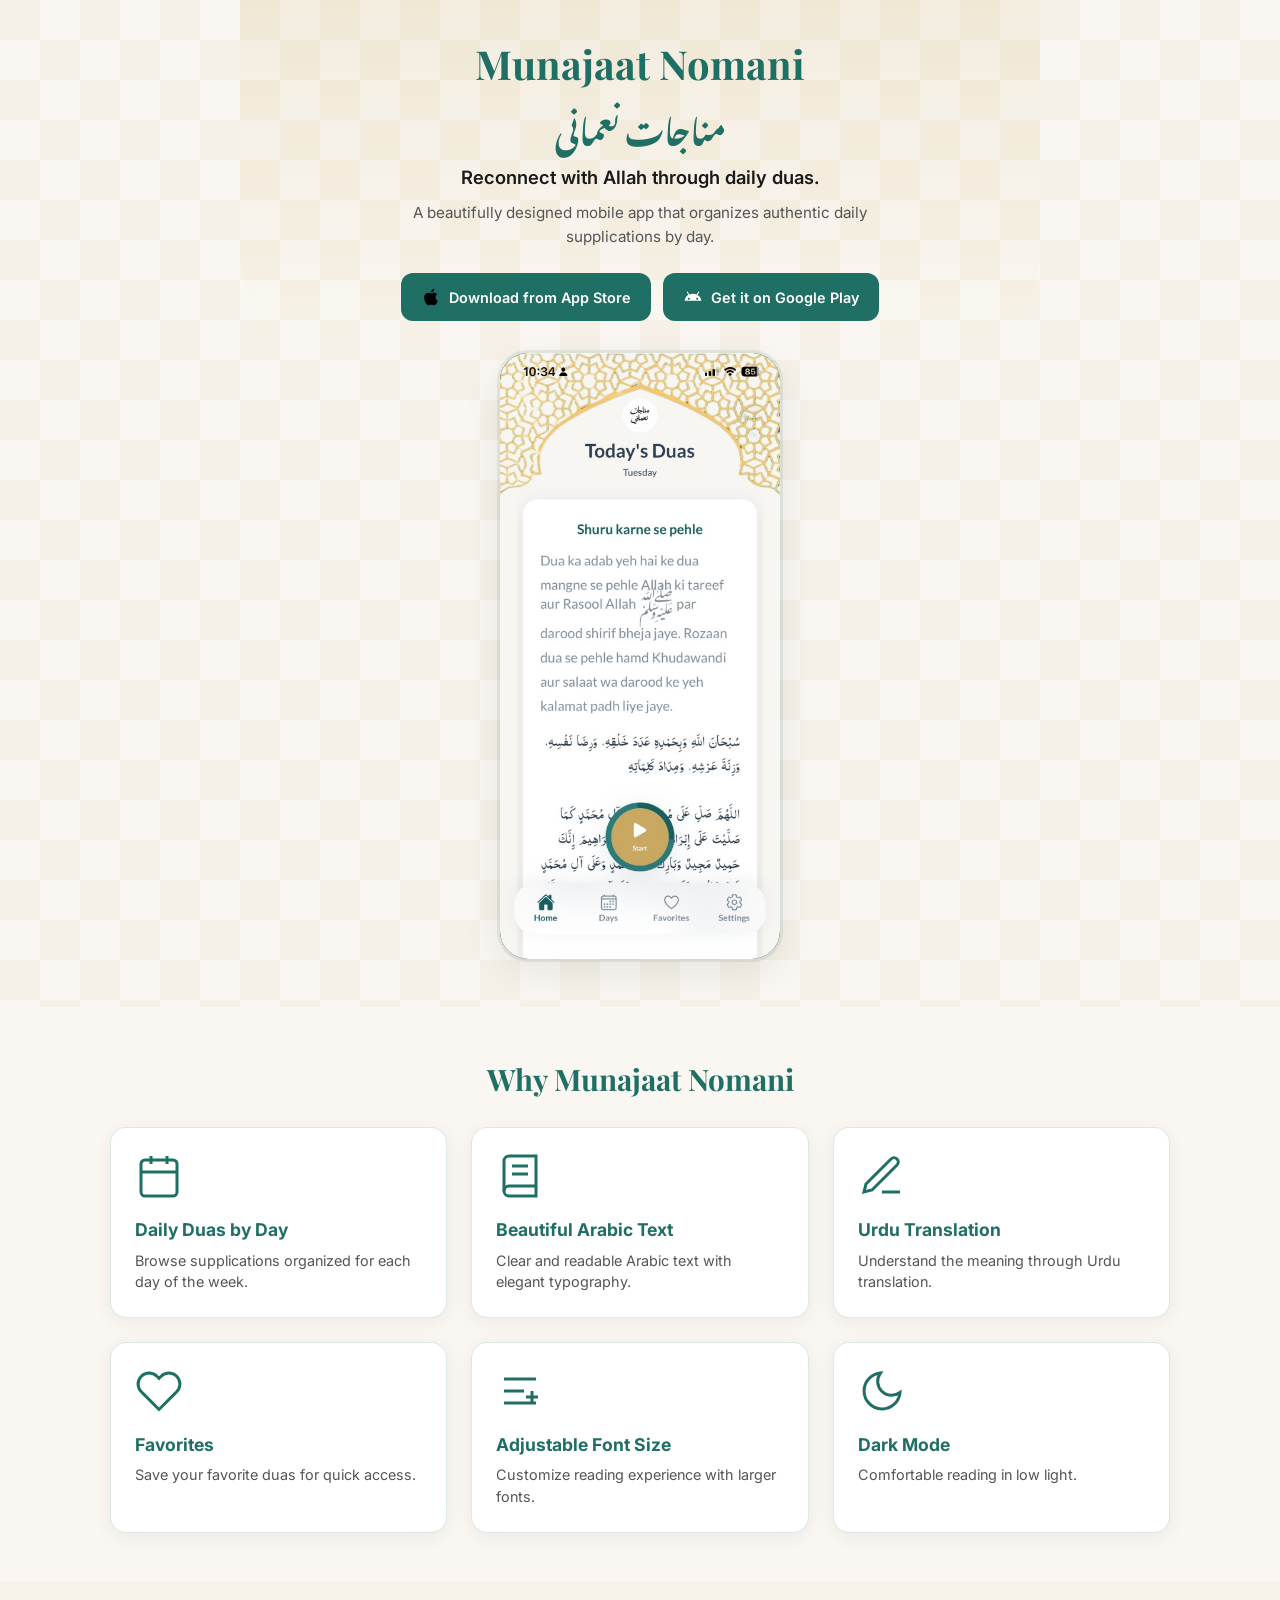
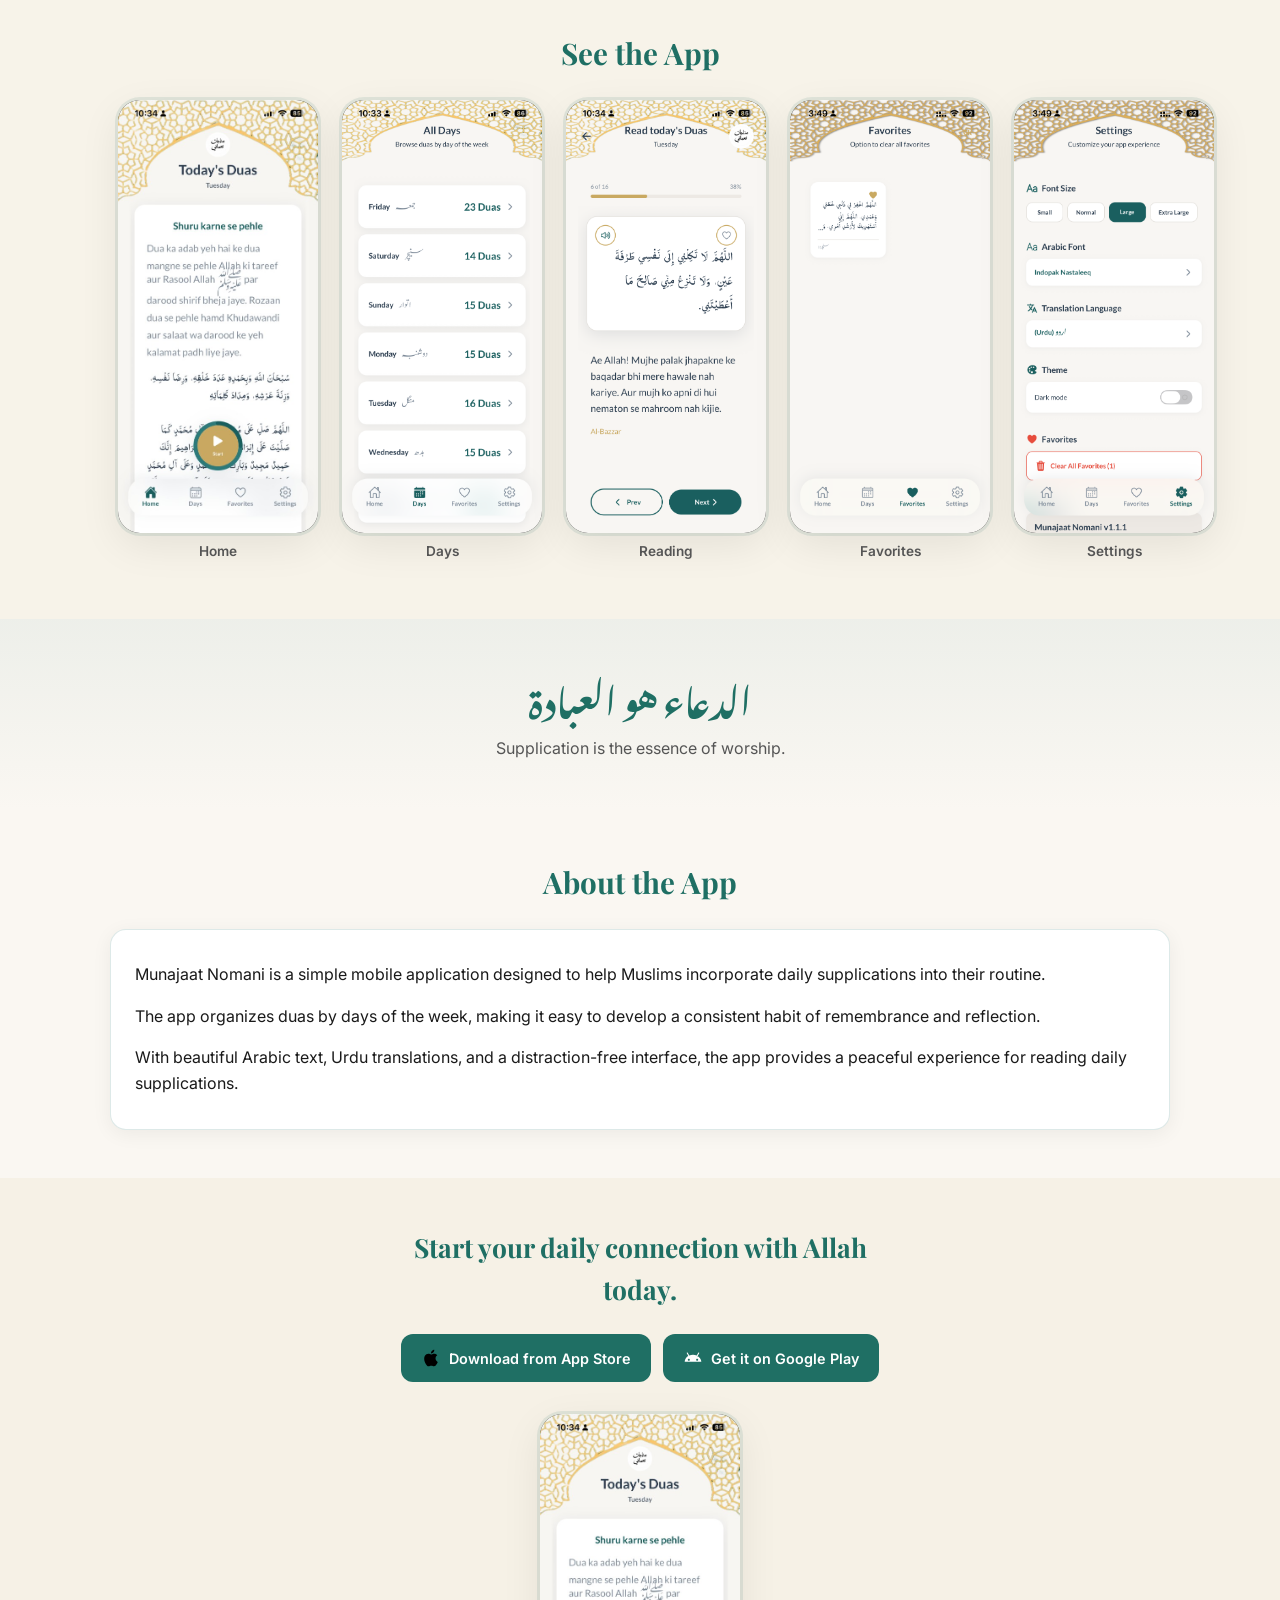
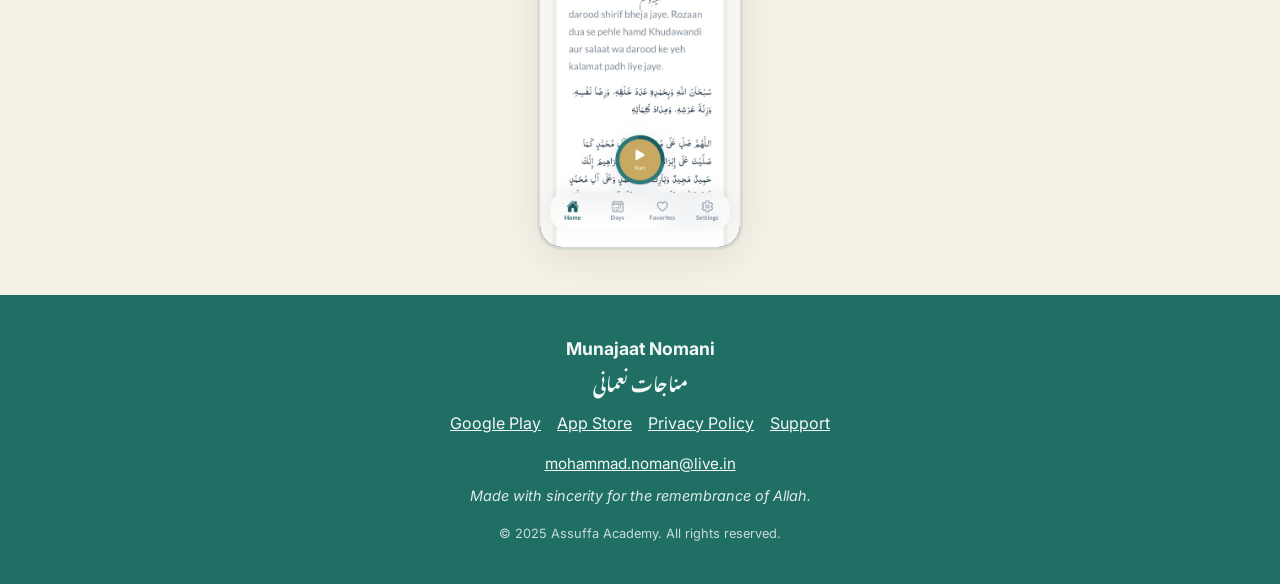
==== manajaat/index.html @ 50368e47 "added munajaat" ====
<!DOCTYPE html>
<html lang="en">
<head>
  <meta charset="UTF-8">
  <meta name="viewport" content="width=device-width, initial-scale=1.0">
  <title>Munajaat Nomani – Daily Supplications for Every Day</title>
  <meta name="description" content="A beautifully designed mobile app that organizes authentic daily supplications by day. Reconnect with Allah through daily duas. Download for iOS and Android.">
  <meta property="og:title" content="Munajaat Nomani – Daily Supplications">
  <meta property="og:description" content="Reconnect with Allah through daily duas. A simple, distraction-free app for Muslims.">
  <meta property="og:type" content="website">
  <meta name="twitter:card" content="summary_large_image">
  <meta name="twitter:title" content="Munajaat Nomani – Daily Supplications">
  <meta name="twitter:description" content="Reconnect with Allah through daily duas. Download the app.">
  <link rel="preconnect" href="https://fonts.googleapis.com">
  <link rel="preconnect" href="https://fonts.gstatic.com" crossorigin>
  <link href="https://fonts.googleapis.com/css2?family=Inter:wght@400;500;600;700&family=Noto+Nastaliq+Urdu:wght@400;700&family=Playfair+Display:wght@600;700&display=swap" rel="stylesheet">
  <link rel="stylesheet" href="styles.css">
</head>
<body>
  <header class="hero" id="hero">
    <div class="hero__pattern" aria-hidden="true"></div>
    <div class="hero__arch" aria-hidden="true"></div>
    <div class="hero__inner">
      <h1 class="hero__title">
        <span class="hero__title-en">Munajaat Nomani</span>
        <span class="hero__title-urdu" lang="ur">مناجات نعمانی</span>
      </h1>
      <p class="hero__tagline">Reconnect with Allah through daily duas.</p>
      <p class="hero__desc">A beautifully designed mobile app that organizes authentic daily supplications by day.</p>
      <div class="hero__cta">
        <a href="https://apps.apple.com/in/app/munajaat-nomani/id6759190231" class="btn btn--store btn--apple" target="_blank" rel="noopener">Download from App Store</a>
        <a href="https://play.google.com/store/apps/details?id=com.nomani.munajaat" class="btn btn--store btn--google" target="_blank" rel="noopener">Get it on Google Play</a>
      </div>
      <div class="hero__phone">
        <div class="phone-mockup">
          <img src="images/home.png" alt="Munajaat Nomani app home screen showing Today's Duas" width="280" height="568">
        </div>
      </div>
    </div>
  </header>

  <main>
    <section class="features" id="features">
      <div class="container">
        <h2 class="section-title">Why Munajaat Nomani</h2>
        <div class="features__grid">
          <article class="feature-card">
            <div class="feature-card__icon">
              <svg xmlns="http://www.w3.org/2000/svg" viewBox="0 0 24 24" fill="none" stroke="currentColor" stroke-width="1.5"><path d="M8 2v4M16 2v4M3 10h18M5 4h14a2 2 0 0 1 2 2v14a2 2 0 0 1-2 2H5a2 2 0 0 1-2-2V6a2 2 0 0 1 2-2z"/><path d="M8 14h.01M12 14h.01M16 14h.01M8 18h.01M12 18h.01M16 18h.01"/></svg>
            </div>
            <h3 class="feature-card__title">Daily Duas by Day</h3>
            <p class="feature-card__text">Browse supplications organized for each day of the week.</p>
          </article>
          <article class="feature-card">
            <div class="feature-card__icon">
              <svg xmlns="http://www.w3.org/2000/svg" viewBox="0 0 24 24" fill="none" stroke="currentColor" stroke-width="1.5"><path d="M4 19.5A2.5 2.5 0 0 1 6.5 17H20"/><path d="M6.5 2H20v20H6.5A2.5 2.5 0 0 1 4 19.5v-15A2.5 2.5 0 0 1 6.5 2z"/><path d="M8 7h8M8 11h8"/></svg>
            </div>
            <h3 class="feature-card__title">Beautiful Arabic Text</h3>
            <p class="feature-card__text">Clear and readable Arabic text with elegant typography.</p>
          </article>
          <article class="feature-card">
            <div class="feature-card__icon">
              <svg xmlns="http://www.w3.org/2000/svg" viewBox="0 0 24 24" fill="none" stroke="currentColor" stroke-width="1.5"><path d="M12 20h9"/><path d="M16.5 3.5a2.12 2.12 0 0 1 3 3L7 19l-4 1 1-4L16.5 3.5z"/></svg>
            </div>
            <h3 class="feature-card__title">Urdu Translation</h3>
            <p class="feature-card__text">Understand the meaning through Urdu translation.</p>
          </article>
          <article class="feature-card">
            <div class="feature-card__icon">
              <svg xmlns="http://www.w3.org/2000/svg" viewBox="0 0 24 24" fill="none" stroke="currentColor" stroke-width="1.5"><path d="M20.84 4.61a5.5 5.5 0 0 0-7.78 0L12 5.67l-1.06-1.06a5.5 5.5 0 0 0-7.78 7.78l1.06 1.06L12 21.23l7.78-7.78 1.06-1.06a5.5 5.5 0 0 0 0-7.78z"/></svg>
            </div>
            <h3 class="feature-card__title">Favorites</h3>
            <p class="feature-card__text">Save your favorite duas for quick access.</p>
          </article>
          <article class="feature-card">
            <div class="feature-card__icon">
              <svg xmlns="http://www.w3.org/2000/svg" viewBox="0 0 24 24" fill="none" stroke="currentColor" stroke-width="1.5"><path d="M4 6h16M4 12h10M4 18h16"/><path d="M18 12v6M15 15h6"/></svg>
            </div>
            <h3 class="feature-card__title">Adjustable Font Size</h3>
            <p class="feature-card__text">Customize reading experience with larger fonts.</p>
          </article>
          <article class="feature-card">
            <div class="feature-card__icon">
              <svg xmlns="http://www.w3.org/2000/svg" viewBox="0 0 24 24" fill="none" stroke="currentColor" stroke-width="1.5"><path d="M21 12.79A9 9 0 1 1 11.21 3 7 7 0 0 0 21 12.79z"/></svg>
            </div>
            <h3 class="feature-card__title">Dark Mode</h3>
            <p class="feature-card__text">Comfortable reading in low light.</p>
          </article>
        </div>
      </div>
    </section>

    <section class="screenshots" id="screenshots">
      <div class="container">
        <h2 class="section-title">See the App</h2>
        <div class="screenshots__scroll">
          <div class="screenshots__grid">
            <figure class="screenshot-item">
              <div class="phone-mockup phone-mockup--small">
                <img src="images/home.png" alt="Home screen" width="280" height="568">
              </div>
              <figcaption>Home</figcaption>
            </figure>
            <figure class="screenshot-item">
              <div class="phone-mockup phone-mockup--small">
                <img src="images/days.PNG" alt="Days list" width="280" height="568">
              </div>
              <figcaption>Days</figcaption>
            </figure>
            <figure class="screenshot-item">
              <div class="phone-mockup phone-mockup--small">
                <img src="images/dua-reading.PNG" alt="Dua reading screen" width="280" height="568">
              </div>
              <figcaption>Reading</figcaption>
            </figure>
            <figure class="screenshot-item">
              <div class="phone-mockup phone-mockup--small">
                <img src="images/favorites.PNG" alt="Favorites" width="280" height="568">
              </div>
              <figcaption>Favorites</figcaption>
            </figure>
            <figure class="screenshot-item">
              <div class="phone-mockup phone-mockup--small">
                <img src="images/settings.PNG" alt="Settings" width="280" height="568">
              </div>
              <figcaption>Settings</figcaption>
            </figure>
          </div>
        </div>
      </div>
    </section>

    <section class="quote" id="quote">
      <div class="quote__inner">
        <blockquote class="quote__text" lang="ar">الدعاء هو العبادة</blockquote>
        <p class="quote__translation">Supplication is the essence of worship.</p>
      </div>
    </section>

    <section class="about" id="about">
      <div class="container">
        <h2 class="section-title">About the App</h2>
        <div class="about__card">
          <p>Munajaat Nomani is a simple mobile application designed to help Muslims incorporate daily supplications into their routine.</p>
          <p>The app organizes duas by days of the week, making it easy to develop a consistent habit of remembrance and reflection.</p>
          <p>With beautiful Arabic text, Urdu translations, and a distraction-free interface, the app provides a peaceful experience for reading daily supplications.</p>
        </div>
      </div>
    </section>

    <section class="cta" id="cta">
      <div class="container cta__container">
        <h2 class="cta__title">Start your daily connection with Allah today.</h2>
        <div class="cta__buttons">
          <a href="https://apps.apple.com/in/app/munajaat-nomani/id6759190231" class="btn btn--store btn--apple" target="_blank" rel="noopener">Download from App Store</a>
          <a href="https://play.google.com/store/apps/details?id=com.nomani.munajaat" class="btn btn--store btn--google" target="_blank" rel="noopener">Get it on Google Play</a>
        </div>
        <div class="cta__phone">
          <div class="phone-mockup phone-mockup--small">
            <img src="images/home.png" alt="Munajaat Nomani app" width="280" height="568">
          </div>
        </div>
      </div>
    </section>
  </main>

  <footer class="footer">
    <div class="container">
      <p class="footer__name"><span class="footer__name-en">Munajaat Nomani</span> <span class="footer__name-urdu" lang="ur">مناجات نعمانی</span></p>
      <nav class="footer__links">
        <a href="https://play.google.com/store/apps/details?id=com.nomani.munajaat" target="_blank" rel="noopener">Google Play</a>
        <a href="https://apps.apple.com/in/app/munajaat-nomani/id6759190231" target="_blank" rel="noopener">App Store</a>
        <a href="privacy-policy.html">Privacy Policy</a>
        <a href="support.html">Support</a>
      </nav>
      <p class="footer__contact"><a href="mailto:mohammad.noman@live.in">mohammad.noman@live.in</a></p>
      <p class="footer__tagline">Made with sincerity for the remembrance of Allah.</p>
      <p class="footer__copy">&copy; 2025 Assuffa Academy. All rights reserved.</p>
    </div>
  </footer>

  <script src="script.js"></script>
</body>
</html>
---- manajaat/styles.css ----
/* Munajaat Nomani – Landing Page Styles
   Mobile-first, Islamic aesthetic */

:root {
  --color-primary: #1F6F64;
  --color-primary-dark: #1a5f55;
  --color-accent: #C6A55C;
  --color-accent-light: #d4b87a;
  --color-bg: #FAF7F2;
  --color-bg-card: #FFFFFF;
  --color-text: #1A1A1A;
  --color-text-muted: #555;
  --color-border: rgba(31, 111, 100, 0.15);
  --font-sans: 'Inter', -apple-system, BlinkMacSystemFont, sans-serif;
  --font-heading: 'Playfair Display', Georgia, serif;
  --font-urdu: 'Noto Nastaliq Urdu', serif;
  --radius: 16px;
  --radius-sm: 12px;
  --shadow: 0 4px 20px rgba(0, 0, 0, 0.06);
  --shadow-lg: 0 12px 40px rgba(0, 0, 0, 0.08);
}

*,
*::before,
*::after {
  box-sizing: border-box;
  margin: 0;
  padding: 0;
}

html {
  scroll-behavior: smooth;
}

body {
  font-family: var(--font-sans);
  font-size: 1rem;
  line-height: 1.6;
  color: var(--color-text);
  background: var(--color-bg);
  -webkit-font-smoothing: antialiased;
}

img {
  max-width: 100%;
  height: auto;
  display: block;
}

a {
  color: var(--color-primary);
  text-decoration: none;
}

a:hover {
  text-decoration: underline;
}

.container {
  width: 100%;
  max-width: 1100px;
  margin: 0 auto;
  padding: 0 1.25rem;
}

/* ----- Hero ----- */
.hero {
  position: relative;
  min-height: 100vh;
  display: flex;
  align-items: center;
  justify-content: center;
  padding: 2rem 1.25rem 3rem;
  overflow: hidden;
}

.hero__pattern {
  position: absolute;
  inset: 0;
  background-color: var(--color-bg);
  background-image: url("data:image/svg+xml,%3Csvg xmlns='http://www.w3.org/2000/svg' width='80' height='80' viewBox='0 0 80 80'%3E%3Cpath fill='%23C6A55C' fill-opacity='0.08' d='M0 0h40v40H0V0zm40 40h40v40H40V40z'/%3E%3C/svg%3E");
  pointer-events: none;
}

.hero__arch {
  position: absolute;
  top: 0;
  left: 50%;
  transform: translateX(-50%);
  width: 140%;
  max-width: 800px;
  height: 55vh;
  background: linear-gradient(180deg, rgba(198, 165, 92, 0.12) 0%, transparent 70%);
  border-radius: 0 0 50% 50%;
  pointer-events: none;
}

.hero__inner {
  position: relative;
  z-index: 1;
  text-align: center;
  width: 100%;
  max-width: 520px;
}

.hero__title {
  margin-bottom: 0.75rem;
}

.hero__title-en {
  display: block;
  font-family: var(--font-heading);
  font-size: clamp(1.75rem, 5vw, 2.5rem);
  font-weight: 700;
  color: var(--color-primary);
}

.hero__title-urdu {
  display: block;
  font-family: var(--font-urdu);
  font-size: clamp(1.5rem, 4vw, 2rem);
  font-weight: 700;
  color: var(--color-primary);
  margin-top: 0.25rem;
}

.hero__tagline {
  font-size: 1.15rem;
  font-weight: 600;
  color: var(--color-text);
  margin-bottom: 0.5rem;
}

.hero__desc {
  font-size: 0.95rem;
  color: var(--color-text-muted);
  margin-bottom: 1.5rem;
}

.hero__cta {
  display: flex;
  flex-wrap: wrap;
  gap: 0.75rem;
  justify-content: center;
  margin-bottom: 2rem;
}

/* Buttons / Store badges */
.btn {
  display: inline-flex;
  align-items: center;
  justify-content: center;
  padding: 0.75rem 1.25rem;
  font-family: var(--font-sans);
  font-size: 0.9rem;
  font-weight: 600;
  border-radius: var(--radius-sm);
  border: none;
  cursor: pointer;
  transition: transform 0.2s, box-shadow 0.2s;
  text-decoration: none;
}

.btn:hover {
  text-decoration: none;
  transform: translateY(-2px);
  box-shadow: var(--shadow-lg);
}

.btn--store {
  color: #fff;
  background: var(--color-primary);
  min-height: 48px;
  min-width: 160px;
}

.btn--store:hover {
  background: var(--color-primary-dark);
}

.btn--apple::before {
  content: '';
  display: inline-block;
  width: 20px;
  height: 20px;
  margin-right: 0.5rem;
  background: url("data:image/svg+xml,%3Csvg xmlns='http://www.w3.org/2000/svg' viewBox='0 0 24 24' fill='currentColor'%3E%3Cpath d='M18.71 19.5c-.83 1.24-1.71 2.45-3.05 2.47-1.34.03-1.77-.79-3.29-.79-1.53 0-2 .77-3.27.82-1.31.05-2.3-1.32-3.14-2.53C4.25 17 2.94 12.45 4.7 9.39c.87-1.52 2.43-2.48 4.12-2.51 1.28-.02 2.5.87 3.29.87.78 0 2.26-1.07 3.81-.91.65.03 2.47.26 3.64 1.98-.09.06-2.17 1.28-2.15 3.81.03 3.02 2.65 4.03 2.68 4.04-.03.07-.42 1.44-1.38 2.83M13 3.5c.73-.83 1.94-1.46 2.94-1.5.13 1.17-.34 2.35-1.04 3.19-.69.85-1.83 1.51-2.95 1.42-.15-1.15.41-2.35 1.05-3.11z'/%3E%3C/svg%3E") no-repeat center;
  background-size: 20px;
}

.btn--google::before {
  content: '';
  display: inline-block;
  width: 20px;
  height: 20px;
  margin-right: 0.5rem;
  background: url("data:image/svg+xml,%3Csvg xmlns='http://www.w3.org/2000/svg' viewBox='0 0 24 24' fill='%23fff'%3E%3Cpath d='M17.6 9.48l1.84-3.18c.16-.31.04-.69-.26-.85-.29-.15-.65-.06-.83.22l-1.88 3.24a11.43 11.43 0 0 0-8.94 0L5.65 5.67c-.19-.28-.54-.37-.83-.22-.3.16-.42.54-.26.85l1.84 3.18C4.33 10.36 2 13.25 2 16.5h20c0-3.25-2.33-6.14-5.4-7.02zM7 15.25c-.69 0-1.25-.56-1.25-1.25S6.31 12.75 7 12.75s1.25.56 1.25 1.25S7.69 15.25 7 15.25zm10 0c-.69 0-1.25-.56-1.25-1.25s.56-1.25 1.25-1.25 1.25.56 1.25 1.25-.56 1.25-1.25 1.25z'/%3E%3C/svg%3E") no-repeat center;
  background-size: 20px;
}

.hero__phone {
  display: flex;
  justify-content: center;
}

/* Phone mockup */
.phone-mockup {
  width: 280px;
  border-radius: 28px;
  overflow: hidden;
  box-shadow: var(--shadow-lg), 0 0 0 3px rgba(31, 111, 100, 0.1);
  background: #111;
}

.phone-mockup img {
  width: 100%;
  height: auto;
  vertical-align: middle;
}

.phone-mockup--small {
  width: 200px;
  border-radius: 22px;
}

.phone-mockup--small img {
  width: 100%;
}

/* ----- Section titles ----- */
.section-title {
  font-family: var(--font-heading);
  font-size: clamp(1.5rem, 3vw, 1.85rem);
  font-weight: 700;
  color: var(--color-primary);
  text-align: center;
  margin-bottom: 1.5rem;
}

/* ----- Features ----- */
.features {
  padding: 3rem 0;
}

.features__grid {
  display: grid;
  grid-template-columns: 1fr;
  gap: 1.25rem;
}

.feature-card {
  background: var(--color-bg-card);
  border-radius: var(--radius);
  padding: 1.5rem;
  box-shadow: var(--shadow);
  border: 1px solid var(--color-border);
  transition: transform 0.2s, box-shadow 0.2s;
}

.feature-card:hover {
  transform: translateY(-2px);
  box-shadow: var(--shadow-lg);
}

.feature-card__icon {
  width: 48px;
  height: 48px;
  margin-bottom: 1rem;
  color: var(--color-primary);
}

.feature-card__icon svg {
  width: 100%;
  height: 100%;
}

.feature-card__title {
  font-family: var(--font-sans);
  font-size: 1.1rem;
  font-weight: 700;
  color: var(--color-primary);
  margin-bottom: 0.35rem;
}

.feature-card__text {
  font-size: 0.9rem;
  color: var(--color-text-muted);
  line-height: 1.5;
}

@media (min-width: 600px) {
  .features__grid {
    grid-template-columns: repeat(2, 1fr);
  }
}

@media (min-width: 900px) {
  .features__grid {
    grid-template-columns: repeat(3, 1fr);
    gap: 1.5rem;
  }
}

/* ----- Screenshots ----- */
.screenshots {
  padding: 3rem 0;
  background: rgba(198, 165, 92, 0.06);
}

.screenshots__scroll {
  overflow-x: auto;
  overflow-y: hidden;
  -webkit-overflow-scrolling: touch;
  padding-bottom: 0.5rem;
}

.screenshots__scroll::-webkit-scrollbar {
  height: 6px;
}

.screenshots__scroll::-webkit-scrollbar-track {
  background: var(--color-border);
  border-radius: 3px;
}

.screenshots__scroll::-webkit-scrollbar-thumb {
  background: var(--color-accent);
  border-radius: 3px;
}

.screenshots__grid {
  display: flex;
  gap: 1.5rem;
  padding: 0 0.5rem;
  min-width: min-content;
}

@media (min-width: 900px) {
  .screenshots__scroll {
    overflow: visible;
  }

  .screenshots__grid {
    display: grid;
    grid-template-columns: repeat(5, 1fr);
    min-width: unset;
    justify-items: center;
  }
}

.screenshot-item {
  flex-shrink: 0;
  text-align: center;
}

.screenshot-item .phone-mockup {
  margin: 0 auto 0.5rem;
}

.screenshot-item figcaption {
  font-size: 0.85rem;
  font-weight: 600;
  color: var(--color-text-muted);
}

/* ----- Quote ----- */
.quote {
  padding: 3rem 1.25rem;
  background: linear-gradient(180deg, rgba(31, 111, 100, 0.06) 0%, var(--color-bg) 100%);
}

.quote__inner {
  max-width: 560px;
  margin: 0 auto;
  text-align: center;
}

.quote__text {
  font-family: var(--font-urdu);
  font-size: clamp(1.75rem, 4vw, 2.25rem);
  font-weight: 700;
  color: var(--color-primary);
  margin-bottom: 0.75rem;
  font-style: normal;
}

.quote__translation {
  font-size: 1rem;
  color: var(--color-text-muted);
}

/* ----- About ----- */
.about {
  padding: 3rem 0;
}

.about__card {
  background: var(--color-bg-card);
  border-radius: var(--radius);
  padding: 2rem 1.5rem;
  box-shadow: var(--shadow);
  border: 1px solid var(--color-border);
}

.about__card p {
  margin-bottom: 1rem;
  color: var(--color-text);
}

.about__card p:last-child {
  margin-bottom: 0;
}

/* ----- CTA ----- */
.cta {
  padding: 3rem 0;
  background: rgba(198, 165, 92, 0.08);
}

.cta__container {
  text-align: center;
}

.cta__title {
  font-family: var(--font-heading);
  font-size: clamp(1.35rem, 3vw, 1.65rem);
  font-weight: 700;
  color: var(--color-primary);
  margin-bottom: 1.5rem;
  max-width: 480px;
  margin-left: auto;
  margin-right: auto;
}

.cta__buttons {
  display: flex;
  flex-wrap: wrap;
  gap: 0.75rem;
  justify-content: center;
  margin-bottom: 2rem;
}

.cta__phone {
  display: flex;
  justify-content: center;
}

/* ----- Footer ----- */
.footer {
  padding: 2.5rem 1.25rem;
  background: var(--color-primary);
  color: rgba(255, 255, 255, 0.95);
  text-align: center;
}

.footer a {
  color: rgba(255, 255, 255, 0.95);
  text-decoration: underline;
}

.footer a:hover {
  color: #fff;
}

.footer__name {
  font-weight: 700;
  font-size: 1.1rem;
  margin-bottom: 1rem;
}

.footer__name-urdu {
  font-family: var(--font-urdu);
  display: block;
  margin-top: 0.2rem;
}

.footer__links {
  display: flex;
  flex-wrap: wrap;
  gap: 1rem;
  justify-content: center;
  margin-bottom: 1rem;
}

.footer__contact {
  margin-bottom: 0.5rem;
  font-size: 0.95rem;
}

.footer__tagline {
  font-size: 0.9rem;
  font-style: italic;
  margin-bottom: 1rem;
  opacity: 0.9;
}

.footer__copy {
  font-size: 0.8rem;
  opacity: 0.8;
}

/* ----- Reveal animation (class added by JS) ----- */
.reveal {
  opacity: 0;
  transform: translateY(16px);
  transition: opacity 0.5s ease, transform 0.5s ease;
}

.reveal.reveal--visible {
  opacity: 1;
  transform: translateY(0);
}
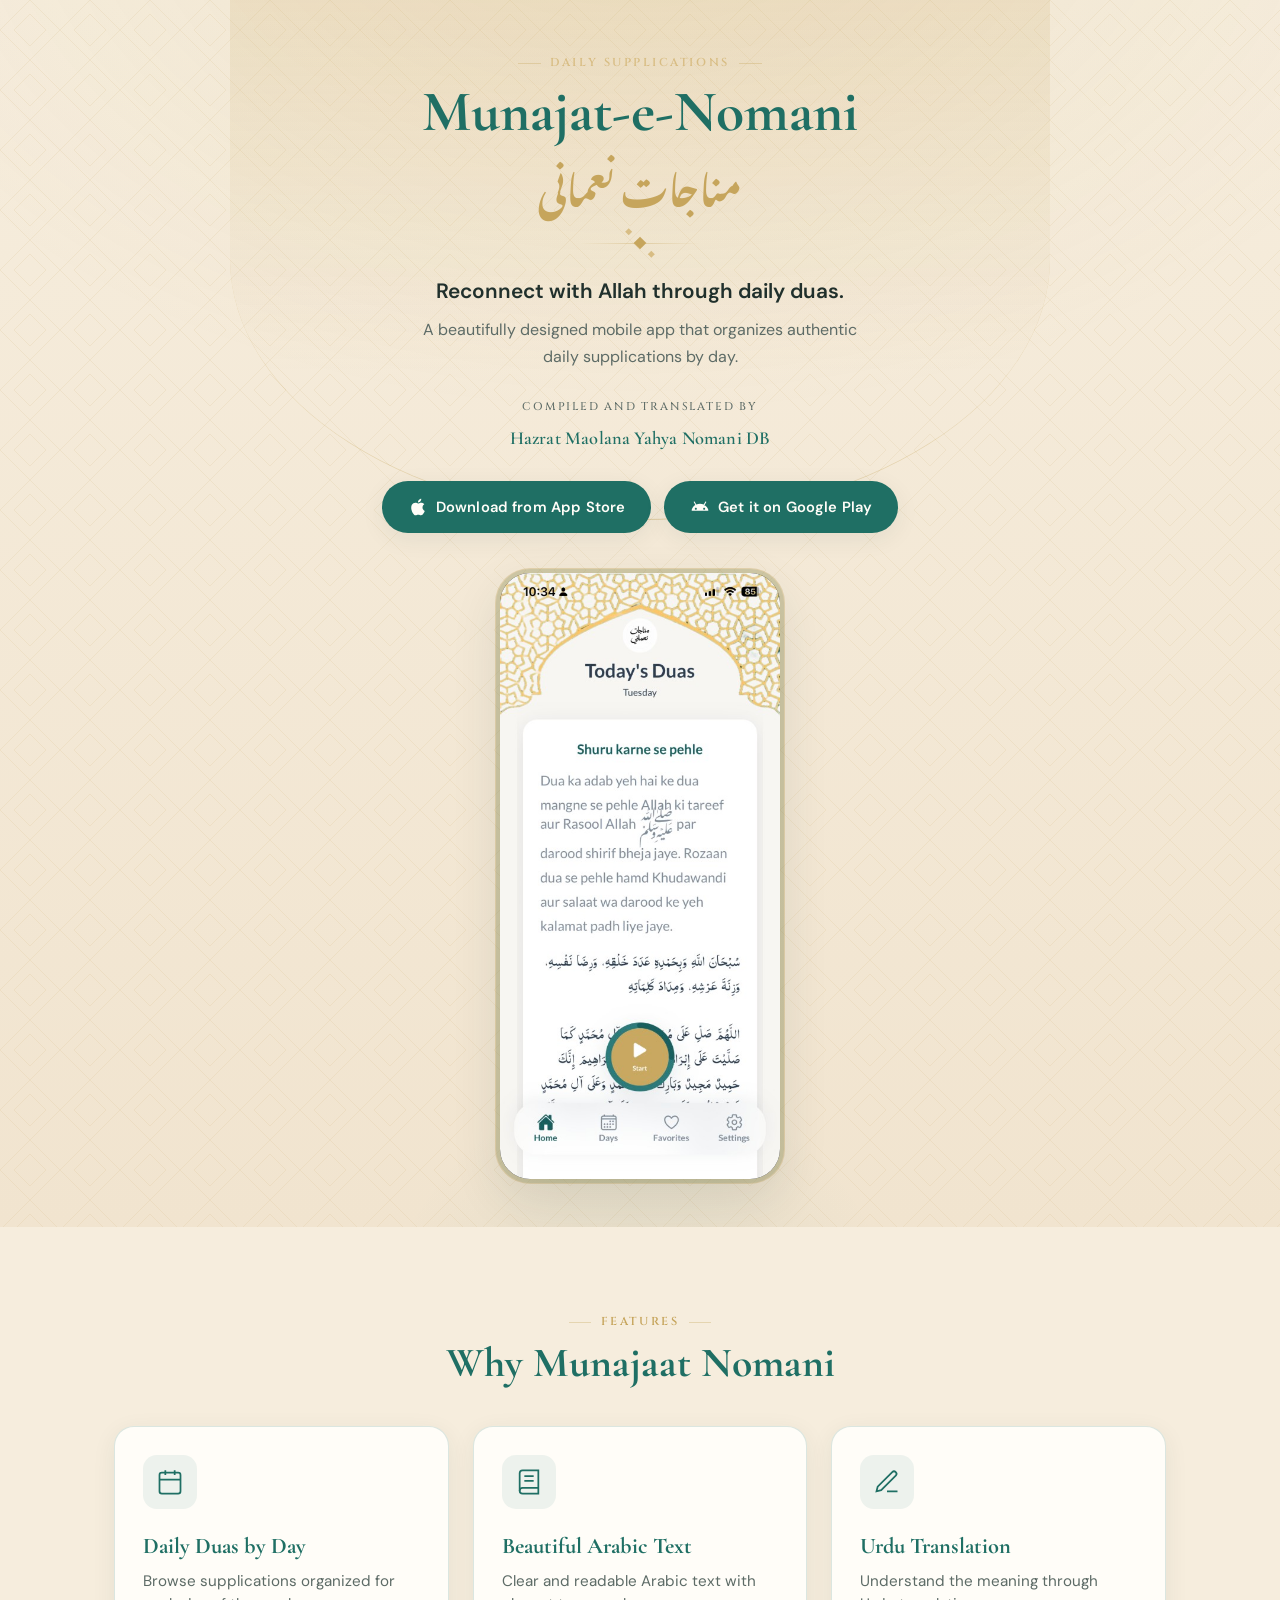
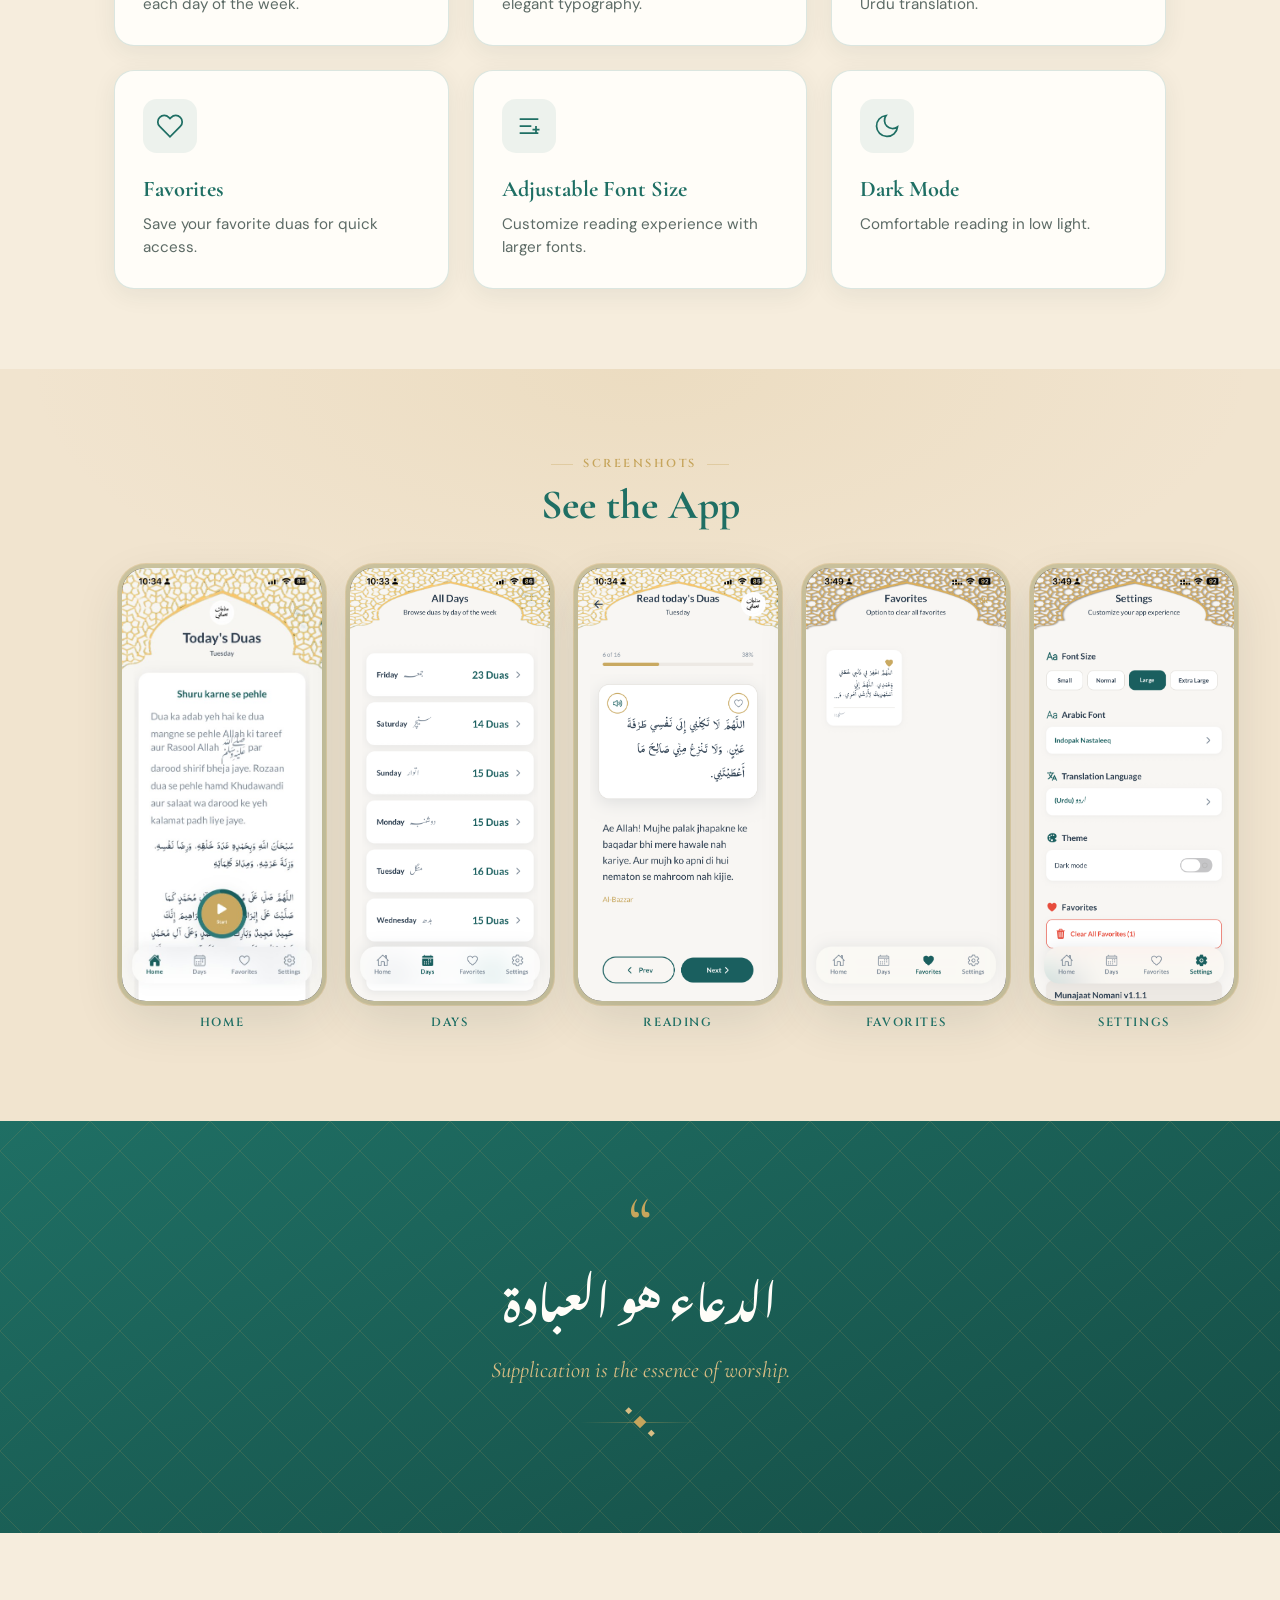
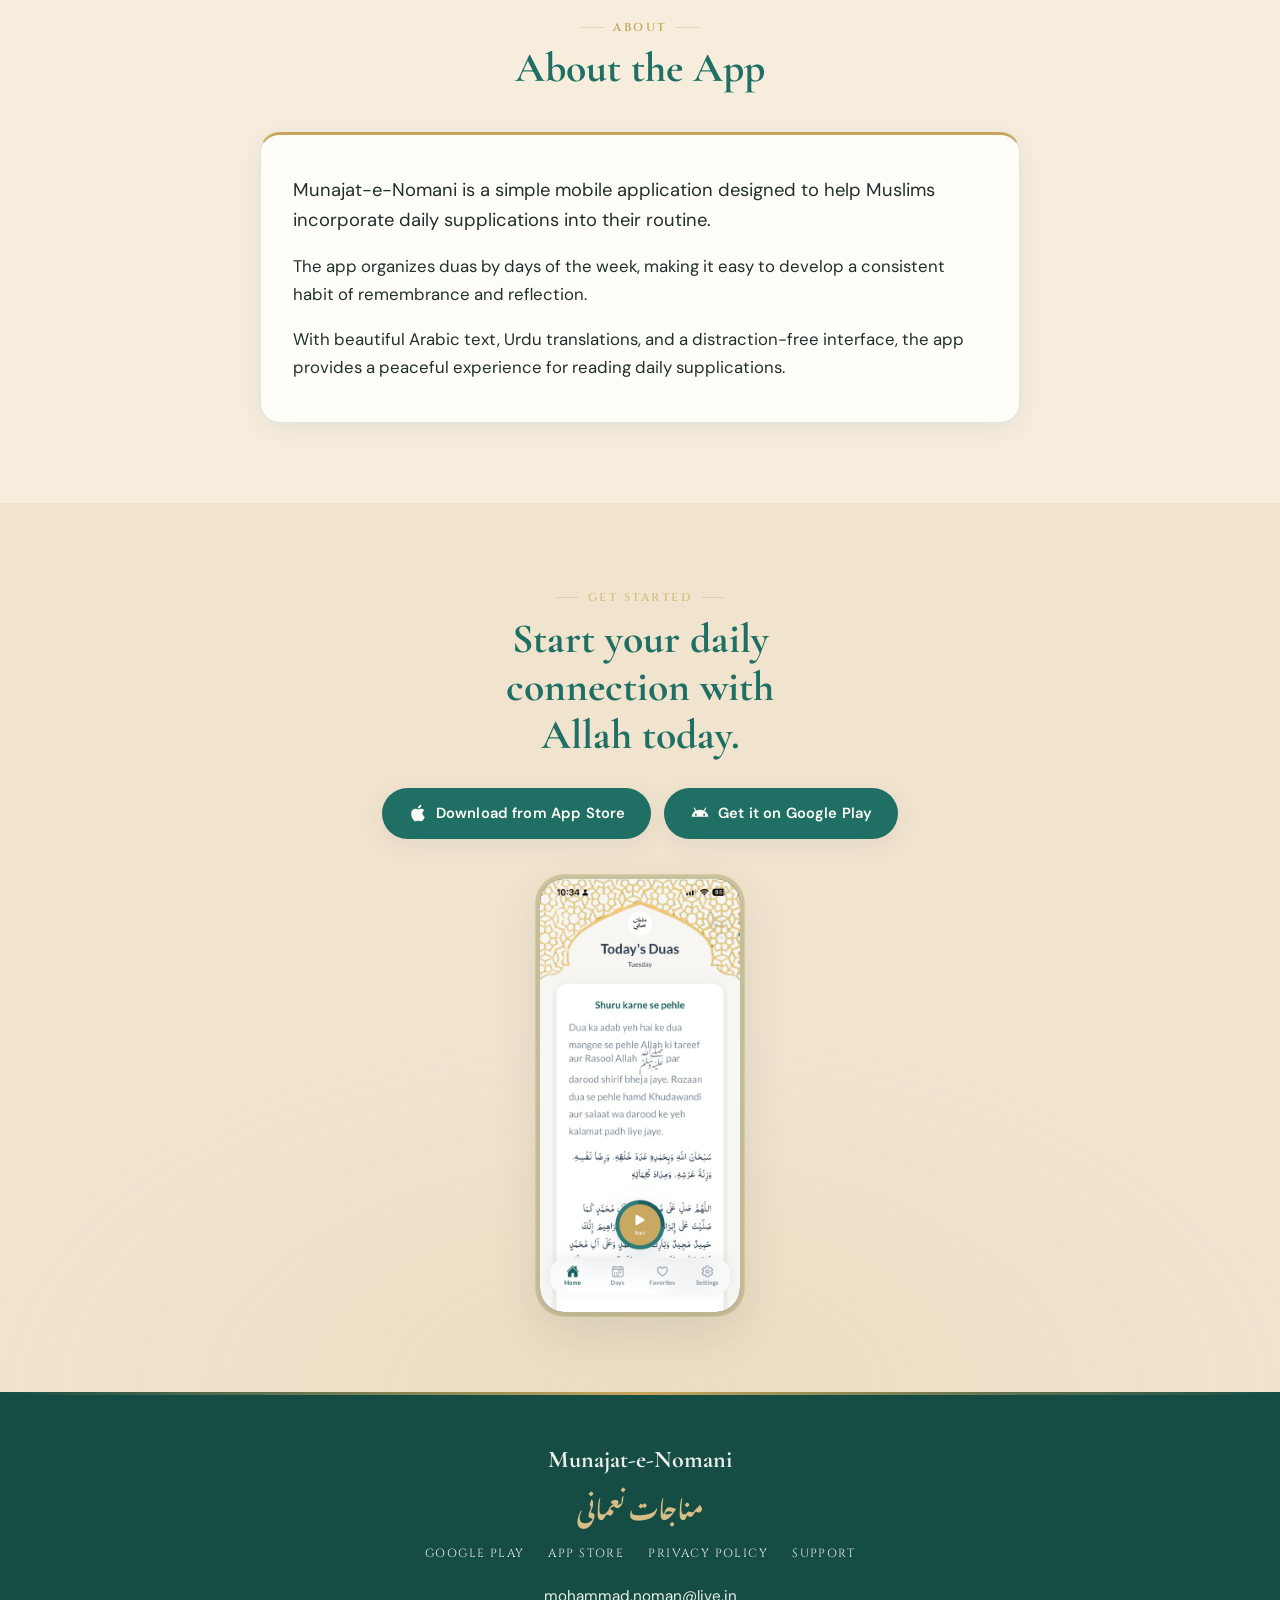
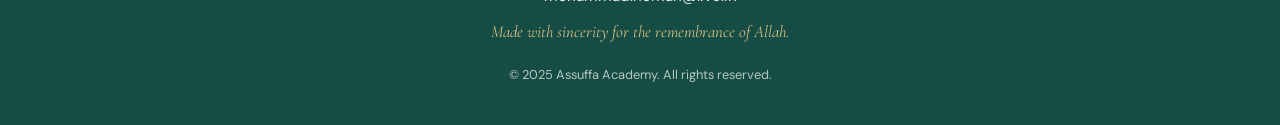
==== commit 6f790075: "Redesign Munajat-e-Nomani landing page to match theme Align manajaat landing page with the Bustan-e-" ====
--- a/manajaat/index.html
+++ b/manajaat/index.html
@@ -3,37 +3,41 @@
 <head>
   <meta charset="UTF-8">
   <meta name="viewport" content="width=device-width, initial-scale=1.0">
-  <title>Munajaat Nomani – Daily Supplications for Every Day</title>
+  <title>Munajat-e-Nomani – Daily Supplications for Every Day</title>
   <meta name="description" content="A beautifully designed mobile app that organizes authentic daily supplications by day. Reconnect with Allah through daily duas. Download for iOS and Android.">
-  <meta property="og:title" content="Munajaat Nomani – Daily Supplications">
+  <meta property="og:title" content="Munajat-e-Nomani – Daily Supplications">
   <meta property="og:description" content="Reconnect with Allah through daily duas. A simple, distraction-free app for Muslims.">
   <meta property="og:type" content="website">
   <meta name="twitter:card" content="summary_large_image">
-  <meta name="twitter:title" content="Munajaat Nomani – Daily Supplications">
+  <meta name="twitter:title" content="Munajat-e-Nomani – Daily Supplications">
   <meta name="twitter:description" content="Reconnect with Allah through daily duas. Download the app.">
   <link rel="preconnect" href="https://fonts.googleapis.com">
   <link rel="preconnect" href="https://fonts.gstatic.com" crossorigin>
-  <link href="https://fonts.googleapis.com/css2?family=Inter:wght@400;500;600;700&family=Noto+Nastaliq+Urdu:wght@400;700&family=Playfair+Display:wght@600;700&display=swap" rel="stylesheet">
+  <link href="https://fonts.googleapis.com/css2?family=Cormorant+Garamond:wght@500;600;700&family=Cinzel:wght@500;600&family=DM+Sans:opsz,wght@9..40,400;9..40,500;9..40,600;9..40,700&family=Noto+Nastaliq+Urdu:wght@400;700&display=swap" rel="stylesheet">
   <link rel="stylesheet" href="styles.css">
 </head>
 <body>
   <header class="hero" id="hero">
     <div class="hero__pattern" aria-hidden="true"></div>
     <div class="hero__arch" aria-hidden="true"></div>
+    <div class="hero__glow" aria-hidden="true"></div>
     <div class="hero__inner">
+      <span class="eyebrow eyebrow--hero">Daily Supplications</span>
       <h1 class="hero__title">
-        <span class="hero__title-en">Munajaat Nomani</span>
+        <span class="hero__title-en">Munajat-e-Nomani</span>
         <span class="hero__title-urdu" lang="ur">مناجات نعمانی</span>
       </h1>
+      <span class="ornament" aria-hidden="true"></span>
       <p class="hero__tagline">Reconnect with Allah through daily duas.</p>
       <p class="hero__desc">A beautifully designed mobile app that organizes authentic daily supplications by day.</p>
+      <p class="hero__credit">Compiled and translated by<span class="hero__credit-name">Hazrat Maolana Yahya Nomani DB</span></p>
       <div class="hero__cta">
         <a href="https://apps.apple.com/in/app/munajaat-nomani/id6759190231" class="btn btn--store btn--apple" target="_blank" rel="noopener">Download from App Store</a>
         <a href="https://play.google.com/store/apps/details?id=com.nomani.munajaat" class="btn btn--store btn--google" target="_blank" rel="noopener">Get it on Google Play</a>
       </div>
       <div class="hero__phone">
         <div class="phone-mockup">
-          <img src="images/home.png" alt="Munajaat Nomani app home screen showing Today's Duas" width="280" height="568">
+          <img src="images/home.png" alt="Munajat-e-Nomani app home screen showing Today's Duas" width="280" height="568">
         </div>
       </div>
     </div>
@@ -42,7 +46,10 @@
   <main>
     <section class="features" id="features">
       <div class="container">
-        <h2 class="section-title">Why Munajaat Nomani</h2>
+        <div class="section-head">
+          <span class="eyebrow">Features</span>
+          <h2 class="section-title">Why Munajaat Nomani</h2>
+        </div>
         <div class="features__grid">
           <article class="feature-card">
             <div class="feature-card__icon">
@@ -92,7 +99,10 @@
 
     <section class="screenshots" id="screenshots">
       <div class="container">
-        <h2 class="section-title">See the App</h2>
+        <div class="section-head">
+          <span class="eyebrow">Screenshots</span>
+          <h2 class="section-title">See the App</h2>
+        </div>
         <div class="screenshots__scroll">
           <div class="screenshots__grid">
             <figure class="screenshot-item">
@@ -132,16 +142,21 @@
 
     <section class="quote" id="quote">
       <div class="quote__inner">
+        <span class="quote__mark" aria-hidden="true">&ldquo;</span>
         <blockquote class="quote__text" lang="ar">الدعاء هو العبادة</blockquote>
         <p class="quote__translation">Supplication is the essence of worship.</p>
+        <span class="ornament ornament--center" aria-hidden="true"></span>
       </div>
     </section>
 
     <section class="about" id="about">
       <div class="container">
-        <h2 class="section-title">About the App</h2>
+        <div class="section-head">
+          <span class="eyebrow">About</span>
+          <h2 class="section-title">About the App</h2>
+        </div>
         <div class="about__card">
-          <p>Munajaat Nomani is a simple mobile application designed to help Muslims incorporate daily supplications into their routine.</p>
+          <p>Munajat-e-Nomani is a simple mobile application designed to help Muslims incorporate daily supplications into their routine.</p>
           <p>The app organizes duas by days of the week, making it easy to develop a consistent habit of remembrance and reflection.</p>
           <p>With beautiful Arabic text, Urdu translations, and a distraction-free interface, the app provides a peaceful experience for reading daily supplications.</p>
         </div>
@@ -150,6 +165,7 @@
 
     <section class="cta" id="cta">
       <div class="container cta__container">
+        <span class="eyebrow eyebrow--hero">Get Started</span>
         <h2 class="cta__title">Start your daily connection with Allah today.</h2>
         <div class="cta__buttons">
           <a href="https://apps.apple.com/in/app/munajaat-nomani/id6759190231" class="btn btn--store btn--apple" target="_blank" rel="noopener">Download from App Store</a>
@@ -157,7 +173,7 @@
         </div>
         <div class="cta__phone">
           <div class="phone-mockup phone-mockup--small">
-            <img src="images/home.png" alt="Munajaat Nomani app" width="280" height="568">
+            <img src="images/home.png" alt="Munajat-e-Nomani app" width="280" height="568">
           </div>
         </div>
       </div>
@@ -166,7 +182,7 @@
 
   <footer class="footer">
     <div class="container">
-      <p class="footer__name"><span class="footer__name-en">Munajaat Nomani</span> <span class="footer__name-urdu" lang="ur">مناجات نعمانی</span></p>
+      <p class="footer__name"><span class="footer__name-en">Munajat-e-Nomani</span> <span class="footer__name-urdu" lang="ur">مناجات نعمانی</span></p>
       <nav class="footer__links">
         <a href="https://play.google.com/store/apps/details?id=com.nomani.munajaat" target="_blank" rel="noopener">Google Play</a>
         <a href="https://apps.apple.com/in/app/munajaat-nomani/id6759190231" target="_blank" rel="noopener">App Store</a>
--- a/manajaat/styles.css
+++ b/manajaat/styles.css
@@ -1,23 +1,40 @@
 /* Munajaat Nomani – Landing Page Styles
-   Mobile-first, Islamic aesthetic */
+   Aligned with the Bustan-e-Rahmat design system:
+   teal + gold + warm cream, Cormorant Garamond display,
+   DM Sans body, Cinzel accent labels, Islamic ornamentation. */
 
 :root {
-  --color-primary: #1F6F64;
-  --color-primary-dark: #1a5f55;
-  --color-accent: #C6A55C;
-  --color-accent-light: #d4b87a;
-  --color-bg: #FAF7F2;
-  --color-bg-card: #FFFFFF;
-  --color-text: #1A1A1A;
-  --color-text-muted: #555;
-  --color-border: rgba(31, 111, 100, 0.15);
-  --font-sans: 'Inter', -apple-system, BlinkMacSystemFont, sans-serif;
-  --font-heading: 'Playfair Display', Georgia, serif;
+  /* Brand palette — teal + gold only */
+  --color-primary: #1f6f64;
+  --color-primary-dark: #154d45;
+  --color-primary-soft: rgba(31, 111, 100, 0.08);
+  --color-accent: #c6a55c;
+  --color-accent-light: #d8bd84;
+  --color-accent-soft: rgba(198, 165, 92, 0.12);
+
+  /* Surfaces — warm cream, never pure white pages */
+  --color-bg: #f6eddd;
+  --color-bg-alt: #f1e4cf;
+  --color-bg-card: #fffdf8;
+  --color-text: #20302c;
+  --color-text-muted: #5d6b66;
+  --color-border: rgba(31, 111, 100, 0.16);
+  --color-border-gold: rgba(198, 165, 92, 0.35);
+
+  /* Type */
+  --font-sans: 'DM Sans', -apple-system, BlinkMacSystemFont, sans-serif;
+  --font-heading: 'Cormorant Garamond', Georgia, serif;
+  --font-accent: 'Cinzel', Georgia, serif;
   --font-urdu: 'Noto Nastaliq Urdu', serif;
-  --radius: 16px;
-  --radius-sm: 12px;
-  --shadow: 0 4px 20px rgba(0, 0, 0, 0.06);
-  --shadow-lg: 0 12px 40px rgba(0, 0, 0, 0.08);
+
+  --radius: 20px;
+  --radius-sm: 14px;
+  --radius-full: 999px;
+  --space-section: 5rem;
+
+  --shadow: 0 6px 24px rgba(31, 60, 54, 0.07);
+  --shadow-lg: 0 18px 50px rgba(31, 60, 54, 0.12);
+  --shadow-gold: 0 14px 34px rgba(198, 165, 92, 0.35);
 }
 
 *,
@@ -35,7 +52,7 @@
 body {
   font-family: var(--font-sans);
   font-size: 1rem;
-  line-height: 1.6;
+  line-height: 1.65;
   color: var(--color-text);
   background: var(--color-bg);
   -webkit-font-smoothing: antialiased;
@@ -60,7 +77,70 @@
   width: 100%;
   max-width: 1100px;
   margin: 0 auto;
-  padding: 0 1.25rem;
+  padding: 0 1.5rem;
+}
+
+/* ----- Shared accent label (Cinzel eyebrow) ----- */
+.eyebrow {
+  display: inline-block;
+  font-family: var(--font-accent);
+  font-size: 0.72rem;
+  font-weight: 600;
+  letter-spacing: 0.22em;
+  text-transform: uppercase;
+  color: var(--color-accent);
+  margin-bottom: 0.6rem;
+}
+
+.eyebrow::before,
+.eyebrow::after {
+  content: '';
+  display: inline-block;
+  width: 1.4rem;
+  height: 1px;
+  vertical-align: middle;
+  background: var(--color-border-gold);
+}
+
+.eyebrow::before {
+  margin-right: 0.6rem;
+}
+
+.eyebrow::after {
+  margin-left: 0.6rem;
+}
+
+.eyebrow--hero {
+  color: var(--color-accent-light);
+}
+
+/* Decorative gold ornament (diamond divider) */
+.ornament {
+  display: block;
+  width: 120px;
+  height: 16px;
+  margin: 1.1rem auto 1.4rem;
+  background:
+    linear-gradient(90deg, transparent, var(--color-border-gold) 45%, var(--color-border-gold) 55%, transparent) center / 100% 1px no-repeat;
+  position: relative;
+}
+
+.ornament::after {
+  content: '';
+  position: absolute;
+  top: 50%;
+  left: 50%;
+  width: 9px;
+  height: 9px;
+  transform: translate(-50%, -50%) rotate(45deg);
+  background: var(--color-accent);
+  box-shadow:
+    -16px 0 0 -2px var(--color-accent-light),
+    16px 0 0 -2px var(--color-accent-light);
+}
+
+.ornament--center {
+  margin-top: 1.6rem;
 }
 
 /* ----- Hero ----- */
@@ -70,28 +150,44 @@
   display: flex;
   align-items: center;
   justify-content: center;
-  padding: 2rem 1.25rem 3rem;
+  padding: 3rem 1.5rem;
   overflow: hidden;
+  background:
+    radial-gradient(120% 80% at 50% -10%, var(--color-accent-soft) 0%, transparent 55%),
+    linear-gradient(180deg, var(--color-bg) 0%, var(--color-bg-alt) 100%);
 }
 
 .hero__pattern {
   position: absolute;
   inset: 0;
-  background-color: var(--color-bg);
-  background-image: url("data:image/svg+xml,%3Csvg xmlns='http://www.w3.org/2000/svg' width='80' height='80' viewBox='0 0 80 80'%3E%3Cpath fill='%23C6A55C' fill-opacity='0.08' d='M0 0h40v40H0V0zm40 40h40v40H40V40z'/%3E%3C/svg%3E");
+  background-image: url("data:image/svg+xml,%3Csvg xmlns='http://www.w3.org/2000/svg' width='60' height='60' viewBox='0 0 60 60'%3E%3Cpath fill='none' stroke='%23C6A55C' stroke-opacity='0.18' stroke-width='1' d='M30 0l30 30-30 30L0 30 30 0zm0 14L14 30l16 16 16-16L30 14z'/%3E%3C/svg%3E");
+  opacity: 0.7;
   pointer-events: none;
 }
 
 .hero__arch {
   position: absolute;
-  top: 0;
+  top: -2px;
   left: 50%;
   transform: translateX(-50%);
-  width: 140%;
-  max-width: 800px;
-  height: 55vh;
-  background: linear-gradient(180deg, rgba(198, 165, 92, 0.12) 0%, transparent 70%);
+  width: 130%;
+  max-width: 820px;
+  height: 58vh;
+  background: linear-gradient(180deg, rgba(198, 165, 92, 0.16) 0%, transparent 72%);
   border-radius: 0 0 50% 50%;
+  border-bottom: 1px solid var(--color-border-gold);
+  pointer-events: none;
+}
+
+.hero__glow {
+  position: absolute;
+  bottom: -30%;
+  left: 50%;
+  transform: translateX(-50%);
+  width: 70vw;
+  max-width: 560px;
+  height: 56vh;
+  background: radial-gradient(circle, var(--color-primary-soft) 0%, transparent 70%);
   pointer-events: none;
 }
 
@@ -100,49 +196,73 @@
   z-index: 1;
   text-align: center;
   width: 100%;
-  max-width: 520px;
+  max-width: 560px;
 }
 
 .hero__title {
-  margin-bottom: 0.75rem;
+  margin-bottom: 0.25rem;
 }
 
 .hero__title-en {
   display: block;
   font-family: var(--font-heading);
-  font-size: clamp(1.75rem, 5vw, 2.5rem);
+  font-size: clamp(2.4rem, 7vw, 3.6rem);
   font-weight: 700;
+  line-height: 1.05;
   color: var(--color-primary);
 }
 
 .hero__title-urdu {
   display: block;
   font-family: var(--font-urdu);
-  font-size: clamp(1.5rem, 4vw, 2rem);
+  font-size: clamp(1.6rem, 5vw, 2.4rem);
   font-weight: 700;
-  color: var(--color-primary);
-  margin-top: 0.25rem;
+  line-height: 1.8;
+  color: var(--color-accent);
+  margin-top: 0.4rem;
 }
 
 .hero__tagline {
+  font-size: clamp(1.1rem, 2.5vw, 1.3rem);
+  font-weight: 600;
+  color: var(--color-text);
+  margin-bottom: 0.6rem;
+}
+
+.hero__desc {
+  font-size: 1rem;
+  color: var(--color-text-muted);
+  max-width: 40ch;
+  margin: 0 auto 1.75rem;
+}
+
+.hero__credit {
+  font-family: var(--font-accent);
+  font-size: 0.7rem;
+  font-weight: 500;
+  letter-spacing: 0.16em;
+  text-transform: uppercase;
+  color: var(--color-text-muted);
+  margin-bottom: 1.75rem;
+}
+
+.hero__credit-name {
+  display: block;
+  margin-top: 0.4rem;
+  font-family: var(--font-heading);
   font-size: 1.15rem;
   font-weight: 600;
-  color: var(--color-text);
-  margin-bottom: 0.5rem;
-}
-
-.hero__desc {
-  font-size: 0.95rem;
-  color: var(--color-text-muted);
-  margin-bottom: 1.5rem;
+  letter-spacing: 0.01em;
+  text-transform: none;
+  color: var(--color-primary);
 }
 
 .hero__cta {
   display: flex;
   flex-wrap: wrap;
-  gap: 0.75rem;
+  gap: 0.85rem;
   justify-content: center;
-  margin-bottom: 2rem;
+  margin-bottom: 2.5rem;
 }
 
 /* Buttons / Store badges */
@@ -150,28 +270,30 @@
   display: inline-flex;
   align-items: center;
   justify-content: center;
-  padding: 0.75rem 1.25rem;
+  padding: 0.85rem 1.6rem;
   font-family: var(--font-sans);
-  font-size: 0.9rem;
+  font-size: 0.92rem;
   font-weight: 600;
-  border-radius: var(--radius-sm);
+  letter-spacing: 0.01em;
+  border-radius: var(--radius-full);
   border: none;
   cursor: pointer;
-  transition: transform 0.2s, box-shadow 0.2s;
+  transition: transform 0.25s ease, box-shadow 0.25s ease, background 0.25s ease;
   text-decoration: none;
 }
 
 .btn:hover {
   text-decoration: none;
-  transform: translateY(-2px);
-  box-shadow: var(--shadow-lg);
+  transform: translateY(-3px);
+  box-shadow: var(--shadow-gold);
 }
 
 .btn--store {
-  color: #fff;
+  color: #fffdf8;
   background: var(--color-primary);
-  min-height: 48px;
-  min-width: 160px;
+  min-height: 50px;
+  min-width: 168px;
+  box-shadow: var(--shadow);
 }
 
 .btn--store:hover {
@@ -184,7 +306,7 @@
   width: 20px;
   height: 20px;
   margin-right: 0.5rem;
-  background: url("data:image/svg+xml,%3Csvg xmlns='http://www.w3.org/2000/svg' viewBox='0 0 24 24' fill='currentColor'%3E%3Cpath d='M18.71 19.5c-.83 1.24-1.71 2.45-3.05 2.47-1.34.03-1.77-.79-3.29-.79-1.53 0-2 .77-3.27.82-1.31.05-2.3-1.32-3.14-2.53C4.25 17 2.94 12.45 4.7 9.39c.87-1.52 2.43-2.48 4.12-2.51 1.28-.02 2.5.87 3.29.87.78 0 2.26-1.07 3.81-.91.65.03 2.47.26 3.64 1.98-.09.06-2.17 1.28-2.15 3.81.03 3.02 2.65 4.03 2.68 4.04-.03.07-.42 1.44-1.38 2.83M13 3.5c.73-.83 1.94-1.46 2.94-1.5.13 1.17-.34 2.35-1.04 3.19-.69.85-1.83 1.51-2.95 1.42-.15-1.15.41-2.35 1.05-3.11z'/%3E%3C/svg%3E") no-repeat center;
+  background: url("data:image/svg+xml,%3Csvg xmlns='http://www.w3.org/2000/svg' viewBox='0 0 24 24' fill='%23fffdf8'%3E%3Cpath d='M18.71 19.5c-.83 1.24-1.71 2.45-3.05 2.47-1.34.03-1.77-.79-3.29-.79-1.53 0-2 .77-3.27.82-1.31.05-2.3-1.32-3.14-2.53C4.25 17 2.94 12.45 4.7 9.39c.87-1.52 2.43-2.48 4.12-2.51 1.28-.02 2.5.87 3.29.87.78 0 2.26-1.07 3.81-.91.65.03 2.47.26 3.64 1.98-.09.06-2.17 1.28-2.15 3.81.03 3.02 2.65 4.03 2.68 4.04-.03.07-.42 1.44-1.38 2.83M13 3.5c.73-.83 1.94-1.46 2.94-1.5.13 1.17-.34 2.35-1.04 3.19-.69.85-1.83 1.51-2.95 1.42-.15-1.15.41-2.35 1.05-3.11z'/%3E%3C/svg%3E") no-repeat center;
   background-size: 20px;
 }
 
@@ -194,7 +316,7 @@
   width: 20px;
   height: 20px;
   margin-right: 0.5rem;
-  background: url("data:image/svg+xml,%3Csvg xmlns='http://www.w3.org/2000/svg' viewBox='0 0 24 24' fill='%23fff'%3E%3Cpath d='M17.6 9.48l1.84-3.18c.16-.31.04-.69-.26-.85-.29-.15-.65-.06-.83.22l-1.88 3.24a11.43 11.43 0 0 0-8.94 0L5.65 5.67c-.19-.28-.54-.37-.83-.22-.3.16-.42.54-.26.85l1.84 3.18C4.33 10.36 2 13.25 2 16.5h20c0-3.25-2.33-6.14-5.4-7.02zM7 15.25c-.69 0-1.25-.56-1.25-1.25S6.31 12.75 7 12.75s1.25.56 1.25 1.25S7.69 15.25 7 15.25zm10 0c-.69 0-1.25-.56-1.25-1.25s.56-1.25 1.25-1.25 1.25.56 1.25 1.25-.56 1.25-1.25 1.25z'/%3E%3C/svg%3E") no-repeat center;
+  background: url("data:image/svg+xml,%3Csvg xmlns='http://www.w3.org/2000/svg' viewBox='0 0 24 24' fill='%23fffdf8'%3E%3Cpath d='M17.6 9.48l1.84-3.18c.16-.31.04-.69-.26-.85-.29-.15-.65-.06-.83.22l-1.88 3.24a11.43 11.43 0 0 0-8.94 0L5.65 5.67c-.19-.28-.54-.37-.83-.22-.3.16-.42.54-.26.85l1.84 3.18C4.33 10.36 2 13.25 2 16.5h20c0-3.25-2.33-6.14-5.4-7.02zM7 15.25c-.69 0-1.25-.56-1.25-1.25S6.31 12.75 7 12.75s1.25.56 1.25 1.25S7.69 15.25 7 15.25zm10 0c-.69 0-1.25-.56-1.25-1.25s.56-1.25 1.25-1.25 1.25.56 1.25 1.25-.56 1.25-1.25 1.25z'/%3E%3C/svg%3E") no-repeat center;
   background-size: 20px;
 }
 
@@ -206,9 +328,9 @@
 /* Phone mockup */
 .phone-mockup {
   width: 280px;
-  border-radius: 28px;
+  border-radius: 30px;
   overflow: hidden;
-  box-shadow: var(--shadow-lg), 0 0 0 3px rgba(31, 111, 100, 0.1);
+  box-shadow: var(--shadow-lg), 0 0 0 4px rgba(31, 111, 100, 0.1), 0 0 0 5px var(--color-border-gold);
   background: #111;
 }
 
@@ -220,26 +342,31 @@
 
 .phone-mockup--small {
   width: 200px;
-  border-radius: 22px;
+  border-radius: 24px;
 }
 
 .phone-mockup--small img {
   width: 100%;
 }
 
-/* ----- Section titles ----- */
+/* ----- Section heads ----- */
+.section-head {
+  text-align: center;
+  margin-bottom: 2.5rem;
+}
+
 .section-title {
   font-family: var(--font-heading);
-  font-size: clamp(1.5rem, 3vw, 1.85rem);
+  font-size: clamp(2rem, 4vw, 2.6rem);
   font-weight: 700;
+  line-height: 1.1;
   color: var(--color-primary);
   text-align: center;
-  margin-bottom: 1.5rem;
 }
 
 /* ----- Features ----- */
 .features {
-  padding: 3rem 0;
+  padding: var(--space-section) 0;
 }
 
 .features__grid {
@@ -249,43 +376,68 @@
 }
 
 .feature-card {
+  position: relative;
   background: var(--color-bg-card);
   border-radius: var(--radius);
-  padding: 1.5rem;
+  padding: 1.75rem;
   box-shadow: var(--shadow);
   border: 1px solid var(--color-border);
-  transition: transform 0.2s, box-shadow 0.2s;
+  transition: transform 0.25s ease, box-shadow 0.25s ease, border-color 0.25s ease;
+  overflow: hidden;
+}
+
+.feature-card::before {
+  content: '';
+  position: absolute;
+  top: 0;
+  left: 0;
+  right: 0;
+  height: 3px;
+  background: linear-gradient(90deg, var(--color-primary), var(--color-accent));
+  transform: scaleX(0);
+  transform-origin: left;
+  transition: transform 0.3s ease;
 }
 
 .feature-card:hover {
-  transform: translateY(-2px);
+  transform: translateY(-4px);
   box-shadow: var(--shadow-lg);
+  border-color: var(--color-border-gold);
+}
+
+.feature-card:hover::before {
+  transform: scaleX(1);
 }
 
 .feature-card__icon {
-  width: 48px;
-  height: 48px;
-  margin-bottom: 1rem;
+  display: flex;
+  align-items: center;
+  justify-content: center;
+  width: 54px;
+  height: 54px;
+  margin-bottom: 1.15rem;
+  border-radius: 14px;
   color: var(--color-primary);
+  background: var(--color-primary-soft);
 }
 
 .feature-card__icon svg {
-  width: 100%;
-  height: 100%;
+  width: 28px;
+  height: 28px;
 }
 
 .feature-card__title {
-  font-family: var(--font-sans);
-  font-size: 1.1rem;
+  font-family: var(--font-heading);
+  font-size: 1.4rem;
   font-weight: 700;
   color: var(--color-primary);
-  margin-bottom: 0.35rem;
+  margin-bottom: 0.3rem;
 }
 
 .feature-card__text {
-  font-size: 0.9rem;
+  font-size: 0.95rem;
   color: var(--color-text-muted);
-  line-height: 1.5;
+  line-height: 1.55;
 }
 
 @media (min-width: 600px) {
@@ -303,8 +455,10 @@
 
 /* ----- Screenshots ----- */
 .screenshots {
-  padding: 3rem 0;
-  background: rgba(198, 165, 92, 0.06);
+  padding: var(--space-section) 0;
+  background:
+    radial-gradient(80% 60% at 50% 0%, var(--color-accent-soft) 0%, transparent 60%),
+    var(--color-bg-alt);
 }
 
 .screenshots__scroll {
@@ -330,7 +484,7 @@
 
 .screenshots__grid {
   display: flex;
-  gap: 1.5rem;
+  gap: 1.75rem;
   padding: 0 0.5rem;
   min-width: min-content;
 }
@@ -354,57 +508,101 @@
 }
 
 .screenshot-item .phone-mockup {
-  margin: 0 auto 0.5rem;
+  margin: 0 auto 0.75rem;
+  transition: transform 0.25s ease;
+}
+
+.screenshot-item:hover .phone-mockup {
+  transform: translateY(-4px);
 }
 
 .screenshot-item figcaption {
-  font-size: 0.85rem;
+  font-family: var(--font-accent);
+  font-size: 0.74rem;
   font-weight: 600;
-  color: var(--color-text-muted);
+  letter-spacing: 0.14em;
+  text-transform: uppercase;
+  color: var(--color-primary);
 }
 
 /* ----- Quote ----- */
 .quote {
-  padding: 3rem 1.25rem;
-  background: linear-gradient(180deg, rgba(31, 111, 100, 0.06) 0%, var(--color-bg) 100%);
+  padding: var(--space-section) 1.5rem;
+  background: linear-gradient(160deg, var(--color-primary) 0%, var(--color-primary-dark) 100%);
+  position: relative;
+  overflow: hidden;
+}
+
+.quote::before {
+  content: '';
+  position: absolute;
+  inset: 0;
+  background-image: url("data:image/svg+xml,%3Csvg xmlns='http://www.w3.org/2000/svg' width='60' height='60' viewBox='0 0 60 60'%3E%3Cpath fill='none' stroke='%23C6A55C' stroke-opacity='0.16' stroke-width='1' d='M30 0l30 30-30 30L0 30 30 0z'/%3E%3C/svg%3E");
+  pointer-events: none;
 }
 
 .quote__inner {
-  max-width: 560px;
+  position: relative;
+  max-width: 620px;
   margin: 0 auto;
   text-align: center;
 }
 
+.quote__mark {
+  display: block;
+  font-family: var(--font-heading);
+  font-size: 4.5rem;
+  line-height: 0.6;
+  color: var(--color-accent);
+  margin-bottom: 0.5rem;
+}
+
 .quote__text {
   font-family: var(--font-urdu);
-  font-size: clamp(1.75rem, 4vw, 2.25rem);
+  font-size: clamp(2rem, 5vw, 2.75rem);
   font-weight: 700;
-  color: var(--color-primary);
-  margin-bottom: 0.75rem;
+  line-height: 1.9;
+  color: #fffdf8;
+  margin-bottom: 1rem;
   font-style: normal;
 }
 
 .quote__translation {
-  font-size: 1rem;
-  color: var(--color-text-muted);
+  font-family: var(--font-heading);
+  font-size: clamp(1.15rem, 2.5vw, 1.4rem);
+  font-style: italic;
+  color: var(--color-accent-light);
+}
+
+.quote .ornament::after {
+  background: var(--color-accent);
 }
 
 /* ----- About ----- */
 .about {
-  padding: 3rem 0;
+  padding: var(--space-section) 0;
 }
 
 .about__card {
+  position: relative;
+  max-width: 760px;
+  margin: 0 auto;
   background: var(--color-bg-card);
   border-radius: var(--radius);
-  padding: 2rem 1.5rem;
+  padding: 2.5rem 2rem;
   box-shadow: var(--shadow);
   border: 1px solid var(--color-border);
+  border-top: 3px solid var(--color-accent);
 }
 
 .about__card p {
-  margin-bottom: 1rem;
+  margin-bottom: 1.1rem;
   color: var(--color-text);
+  font-size: 1.05rem;
+}
+
+.about__card p:first-child {
+  font-size: 1.15rem;
 }
 
 .about__card p:last-child {
@@ -413,8 +611,10 @@
 
 /* ----- CTA ----- */
 .cta {
-  padding: 3rem 0;
-  background: rgba(198, 165, 92, 0.08);
+  padding: var(--space-section) 0;
+  background:
+    radial-gradient(90% 70% at 50% 100%, var(--color-accent-soft) 0%, transparent 60%),
+    var(--color-bg-alt);
 }
 
 .cta__container {
@@ -423,11 +623,12 @@
 
 .cta__title {
   font-family: var(--font-heading);
-  font-size: clamp(1.35rem, 3vw, 1.65rem);
+  font-size: clamp(1.9rem, 4vw, 2.6rem);
   font-weight: 700;
+  line-height: 1.15;
   color: var(--color-primary);
-  margin-bottom: 1.5rem;
-  max-width: 480px;
+  margin-bottom: 1.75rem;
+  max-width: 18ch;
   margin-left: auto;
   margin-right: auto;
 }
@@ -435,9 +636,9 @@
 .cta__buttons {
   display: flex;
   flex-wrap: wrap;
-  gap: 0.75rem;
+  gap: 0.85rem;
   justify-content: center;
-  margin-bottom: 2rem;
+  margin-bottom: 2.5rem;
 }
 
 .cta__phone {
@@ -447,66 +648,98 @@
 
 /* ----- Footer ----- */
 .footer {
-  padding: 2.5rem 1.25rem;
-  background: var(--color-primary);
-  color: rgba(255, 255, 255, 0.95);
+  padding: 3rem 1.5rem 2.5rem;
+  background: var(--color-primary-dark);
+  color: rgba(255, 253, 248, 0.92);
   text-align: center;
+  position: relative;
+}
+
+.footer::before {
+  content: '';
+  position: absolute;
+  top: 0;
+  left: 0;
+  right: 0;
+  height: 3px;
+  background: linear-gradient(90deg, transparent, var(--color-accent), transparent);
 }
 
 .footer a {
-  color: rgba(255, 255, 255, 0.95);
-  text-decoration: underline;
+  color: rgba(255, 253, 248, 0.92);
+  text-decoration: none;
+  transition: color 0.2s ease;
 }
 
 .footer a:hover {
-  color: #fff;
+  color: var(--color-accent-light);
+  text-decoration: none;
 }
 
 .footer__name {
+  font-family: var(--font-heading);
   font-weight: 700;
-  font-size: 1.1rem;
-  margin-bottom: 1rem;
+  font-size: 1.5rem;
+  margin-bottom: 1.25rem;
 }
 
 .footer__name-urdu {
   font-family: var(--font-urdu);
   display: block;
-  margin-top: 0.2rem;
+  color: var(--color-accent-light);
+  margin-top: 0.3rem;
 }
 
 .footer__links {
   display: flex;
   flex-wrap: wrap;
-  gap: 1rem;
+  gap: 1.5rem;
   justify-content: center;
-  margin-bottom: 1rem;
+  margin-bottom: 1.25rem;
+  font-family: var(--font-accent);
+  font-size: 0.74rem;
+  letter-spacing: 0.12em;
+  text-transform: uppercase;
 }
 
 .footer__contact {
-  margin-bottom: 0.5rem;
+  margin-bottom: 0.6rem;
   font-size: 0.95rem;
 }
 
 .footer__tagline {
-  font-size: 0.9rem;
+  font-family: var(--font-heading);
+  font-size: 1.05rem;
   font-style: italic;
-  margin-bottom: 1rem;
-  opacity: 0.9;
+  margin-bottom: 1.1rem;
+  color: var(--color-accent-light);
 }
 
 .footer__copy {
   font-size: 0.8rem;
-  opacity: 0.8;
+  opacity: 0.75;
 }
 
 /* ----- Reveal animation (class added by JS) ----- */
 .reveal {
   opacity: 0;
-  transform: translateY(16px);
-  transition: opacity 0.5s ease, transform 0.5s ease;
+  transform: translateY(20px);
+  transition: opacity 0.6s ease, transform 0.6s ease;
 }
 
 .reveal.reveal--visible {
   opacity: 1;
   transform: translateY(0);
 }
+
+@media (prefers-reduced-motion: reduce) {
+  .reveal {
+    opacity: 1;
+    transform: none;
+    transition: none;
+  }
+
+  html {
+    scroll-behavior: auto;
+  }
+}
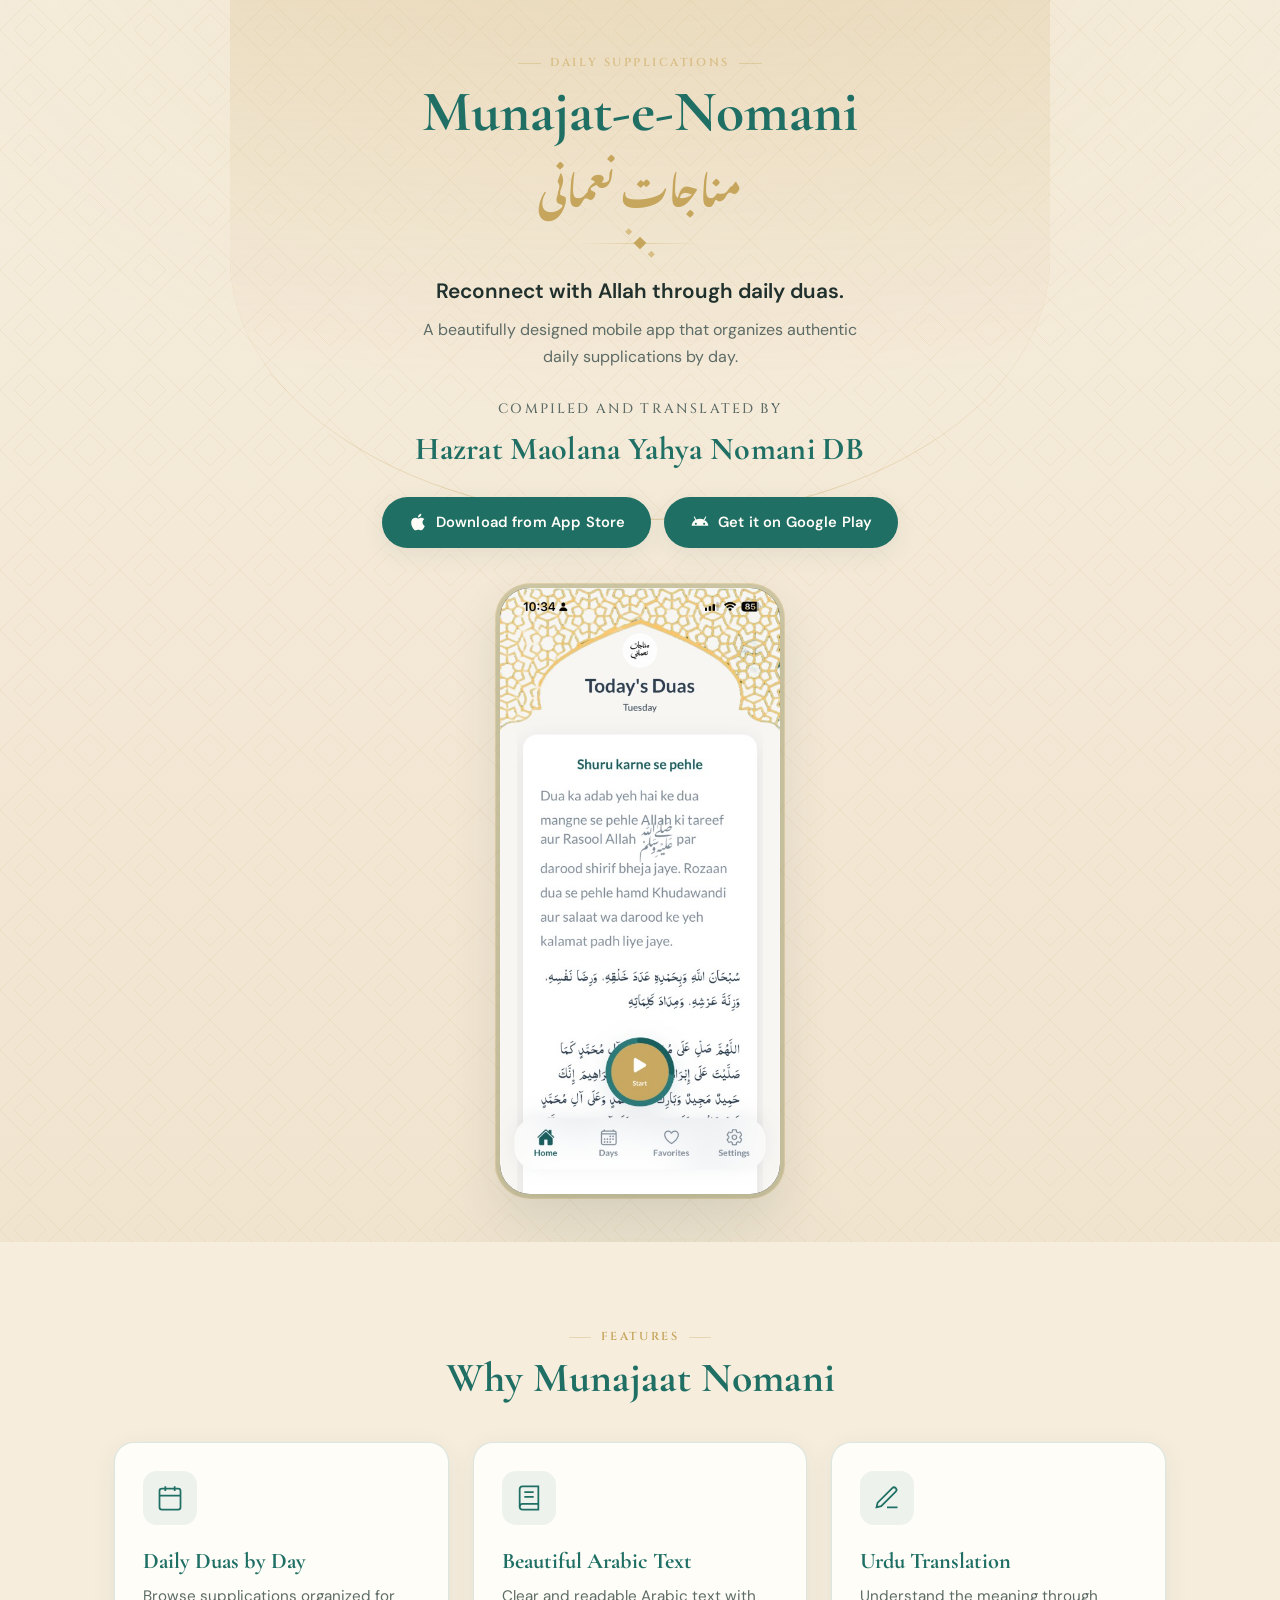
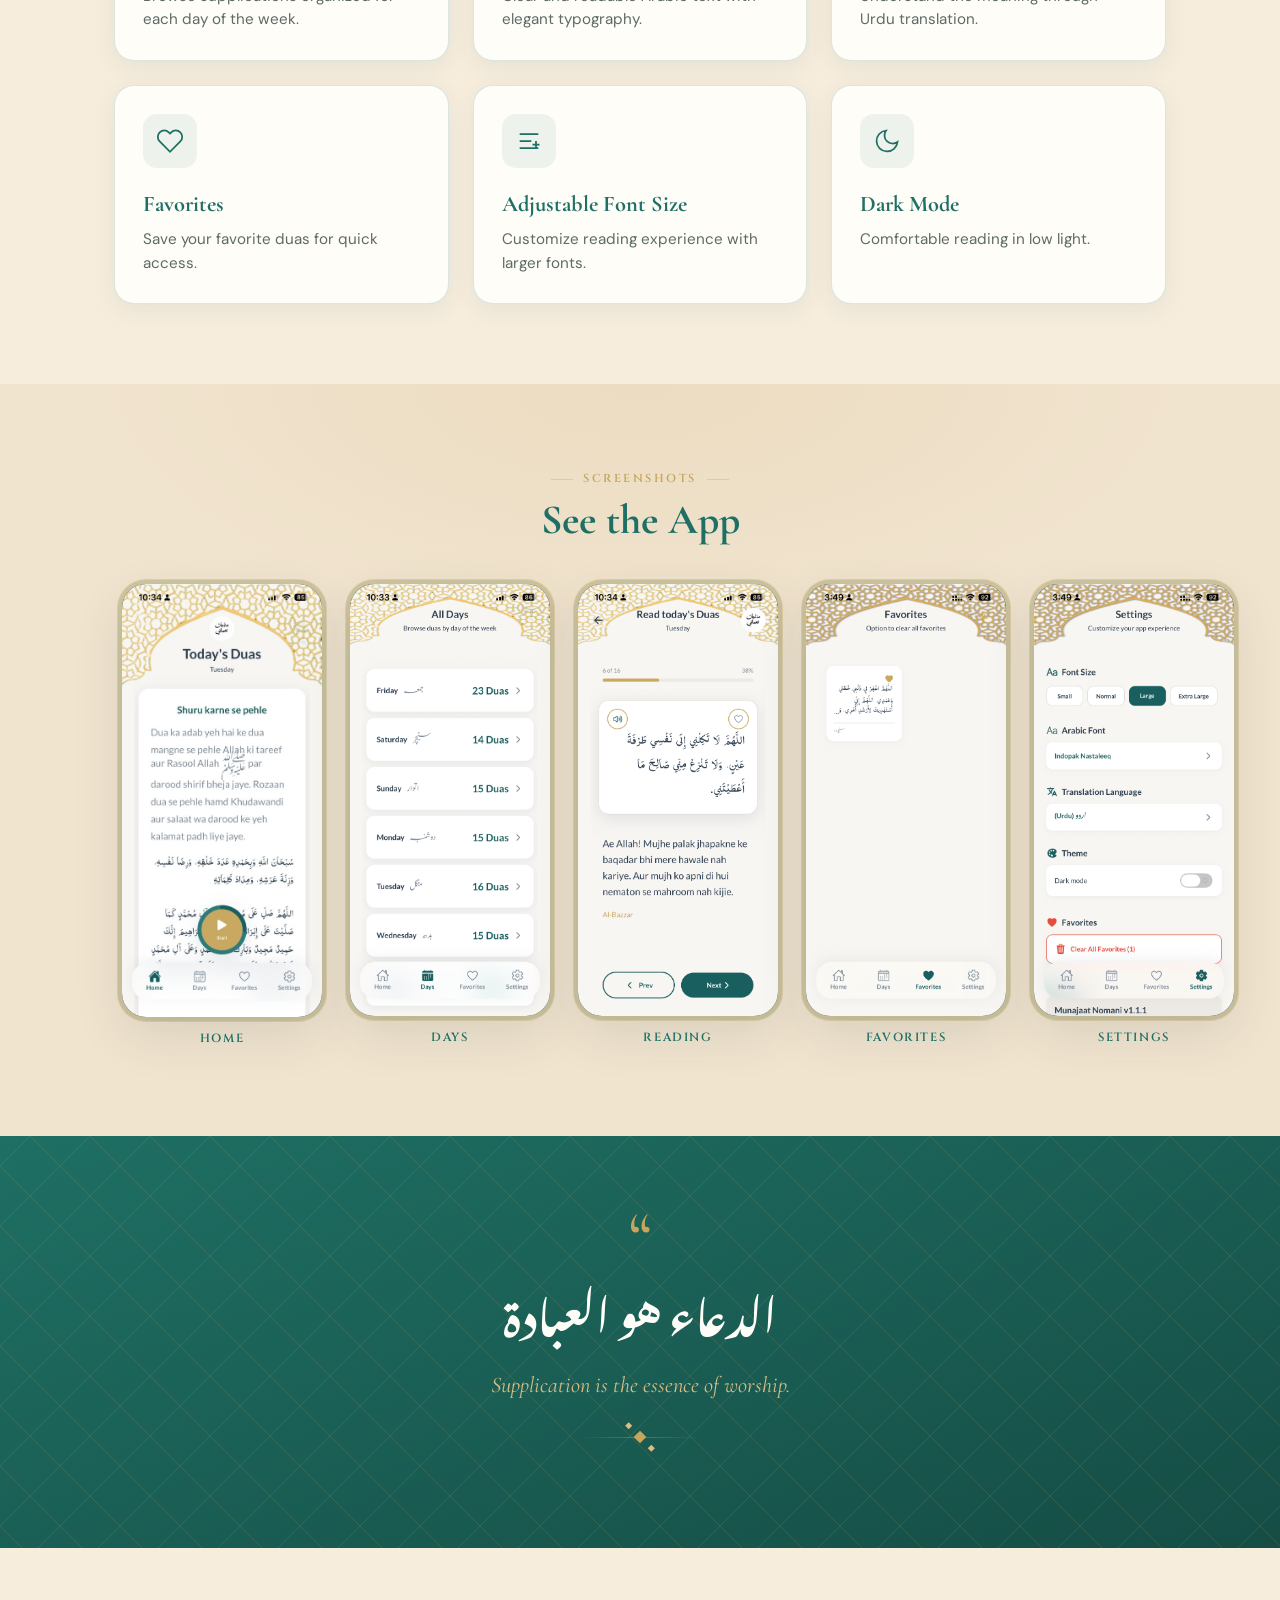
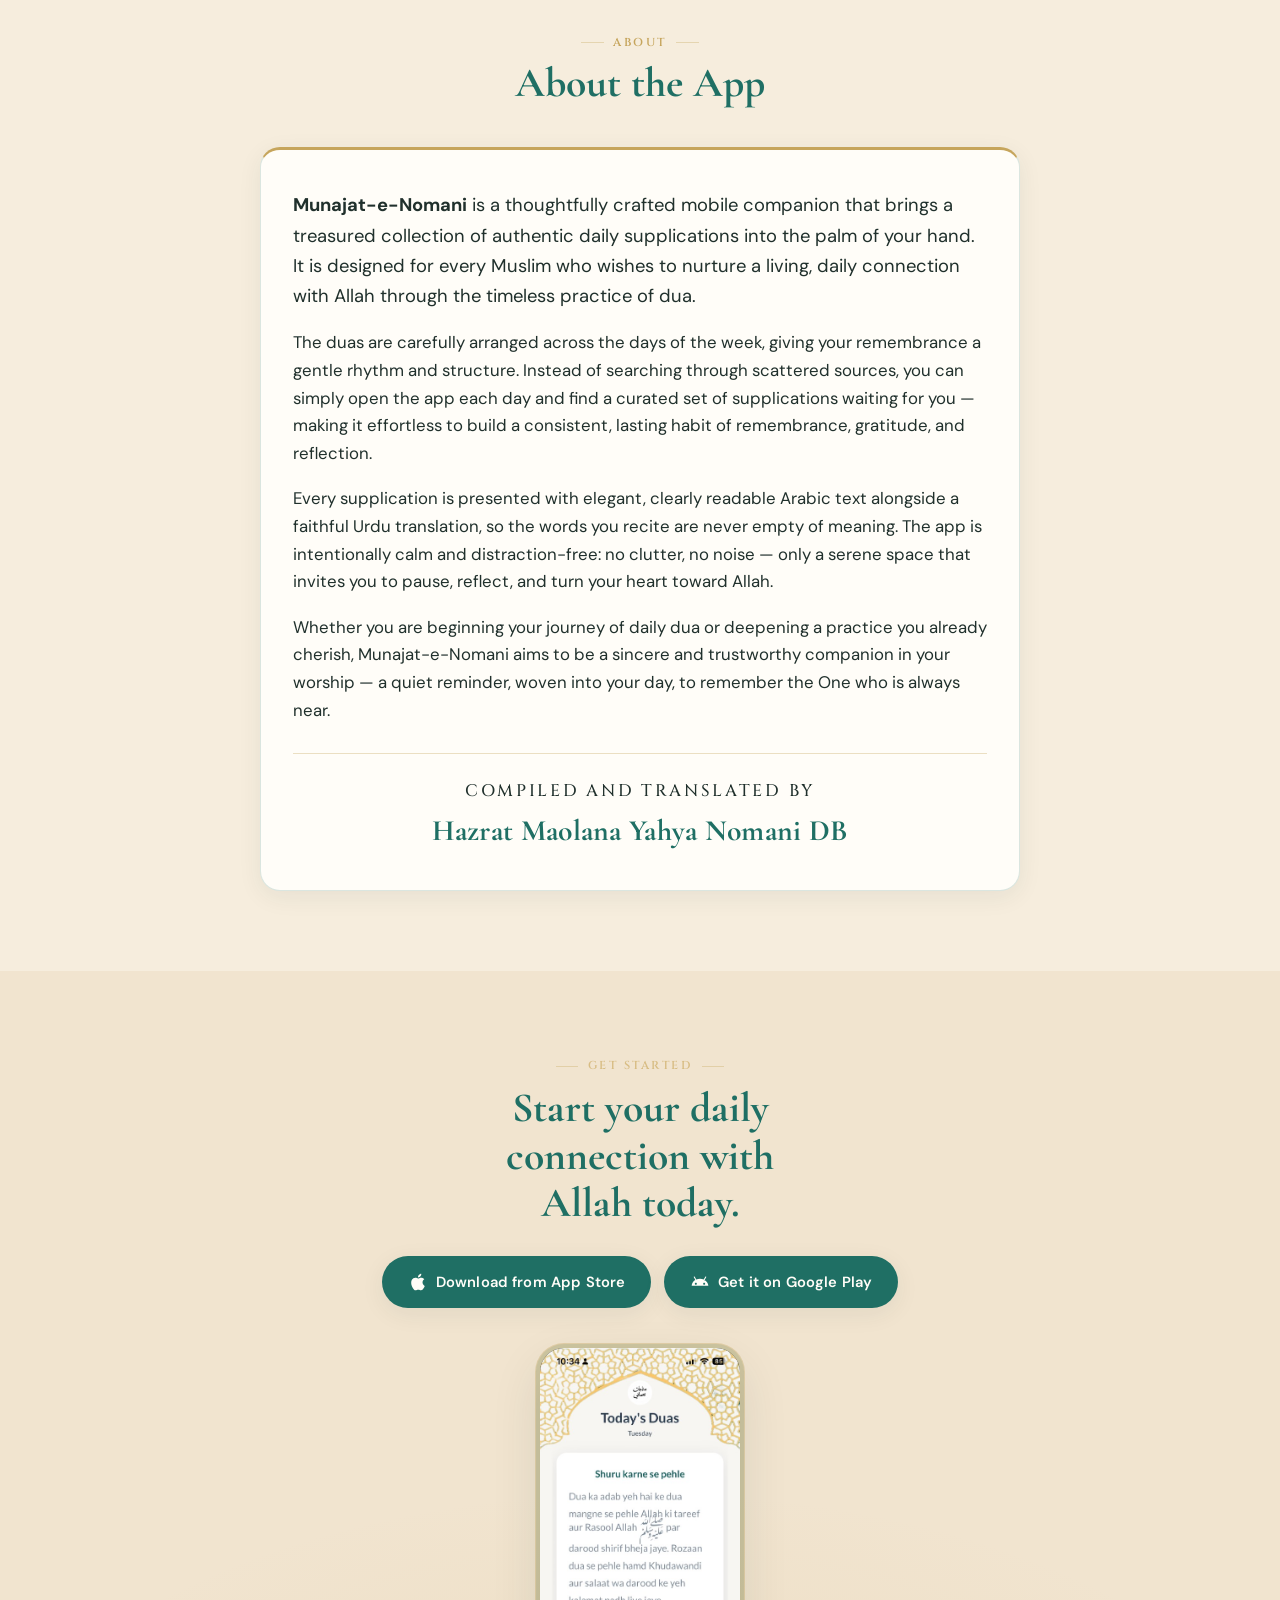
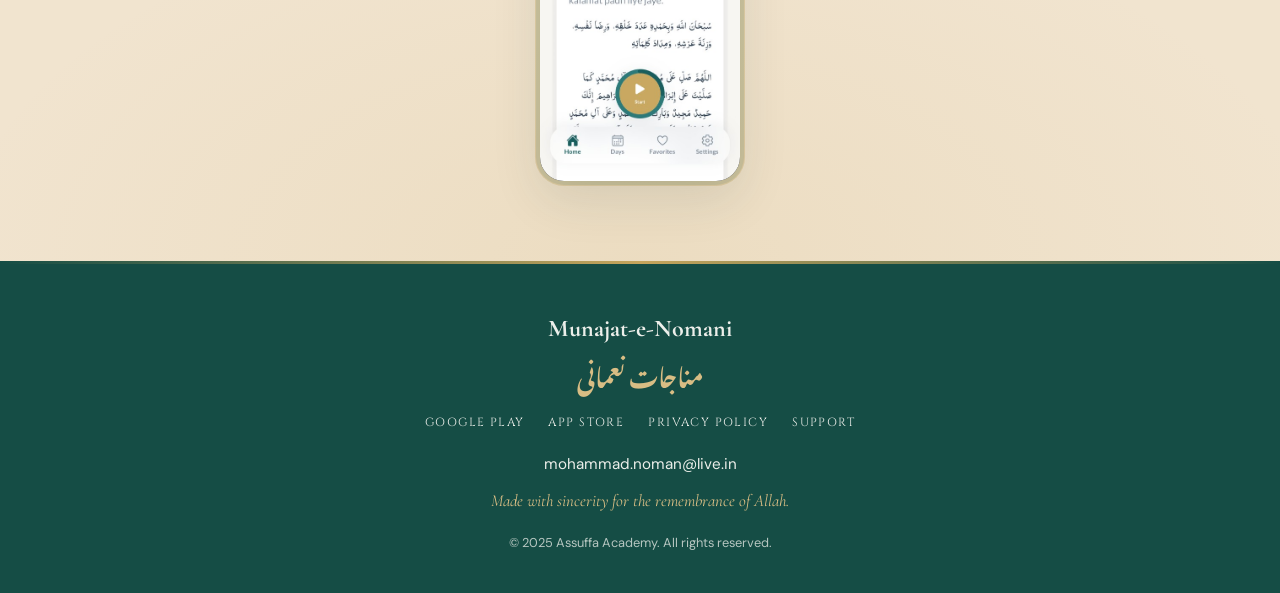
==== commit fd92695f: "Expand About section and enlarge attribution Rewrite the About the App section with richer, more ver" ====
--- a/manajaat/index.html
+++ b/manajaat/index.html
@@ -156,9 +156,11 @@
           <h2 class="section-title">About the App</h2>
         </div>
         <div class="about__card">
-          <p>Munajat-e-Nomani is a simple mobile application designed to help Muslims incorporate daily supplications into their routine.</p>
-          <p>The app organizes duas by days of the week, making it easy to develop a consistent habit of remembrance and reflection.</p>
-          <p>With beautiful Arabic text, Urdu translations, and a distraction-free interface, the app provides a peaceful experience for reading daily supplications.</p>
+          <p><strong>Munajat-e-Nomani</strong> is a thoughtfully crafted mobile companion that brings a treasured collection of authentic daily supplications into the palm of your hand. It is designed for every Muslim who wishes to nurture a living, daily connection with Allah through the timeless practice of dua.</p>
+          <p>The duas are carefully arranged across the days of the week, giving your remembrance a gentle rhythm and structure. Instead of searching through scattered sources, you can simply open the app each day and find a curated set of supplications waiting for you — making it effortless to build a consistent, lasting habit of remembrance, gratitude, and reflection.</p>
+          <p>Every supplication is presented with elegant, clearly readable Arabic text alongside a faithful Urdu translation, so the words you recite are never empty of meaning. The app is intentionally calm and distraction-free: no clutter, no noise — only a serene space that invites you to pause, reflect, and turn your heart toward Allah.</p>
+          <p>Whether you are beginning your journey of daily dua or deepening a practice you already cherish, Munajat-e-Nomani aims to be a sincere and trustworthy companion in your worship — a quiet reminder, woven into your day, to remember the One who is always near.</p>
+          <p class="about__credit">Compiled and translated by<span class="about__credit-name">Hazrat Maolana Yahya Nomani DB</span></p>
         </div>
       </div>
     </section>
--- a/manajaat/styles.css
+++ b/manajaat/styles.css
@@ -238,7 +238,7 @@
 
 .hero__credit {
   font-family: var(--font-accent);
-  font-size: 0.7rem;
+  font-size: 0.85rem;
   font-weight: 500;
   letter-spacing: 0.16em;
   text-transform: uppercase;
@@ -248,10 +248,11 @@
 
 .hero__credit-name {
   display: block;
-  margin-top: 0.4rem;
-  font-family: var(--font-heading);
-  font-size: 1.15rem;
-  font-weight: 600;
+  margin-top: 0.5rem;
+  font-family: var(--font-heading);
+  font-size: clamp(1.5rem, 3.5vw, 2rem);
+  font-weight: 700;
+  line-height: 1.25;
   letter-spacing: 0.01em;
   text-transform: none;
   color: var(--color-primary);
@@ -609,6 +610,31 @@
   margin-bottom: 0;
 }
 
+.about__credit {
+  margin-top: 1.75rem;
+  padding-top: 1.5rem;
+  border-top: 1px solid var(--color-border-gold);
+  font-family: var(--font-accent);
+  font-size: 0.78rem;
+  font-weight: 500;
+  letter-spacing: 0.16em;
+  text-transform: uppercase;
+  color: var(--color-text-muted);
+  text-align: center;
+}
+
+.about__credit-name {
+  display: block;
+  margin-top: 0.5rem;
+  font-family: var(--font-heading);
+  font-size: clamp(1.4rem, 3vw, 1.85rem);
+  font-weight: 700;
+  line-height: 1.25;
+  letter-spacing: 0.01em;
+  text-transform: none;
+  color: var(--color-primary);
+}
+
 /* ----- CTA ----- */
 .cta {
   padding: var(--space-section) 0;
